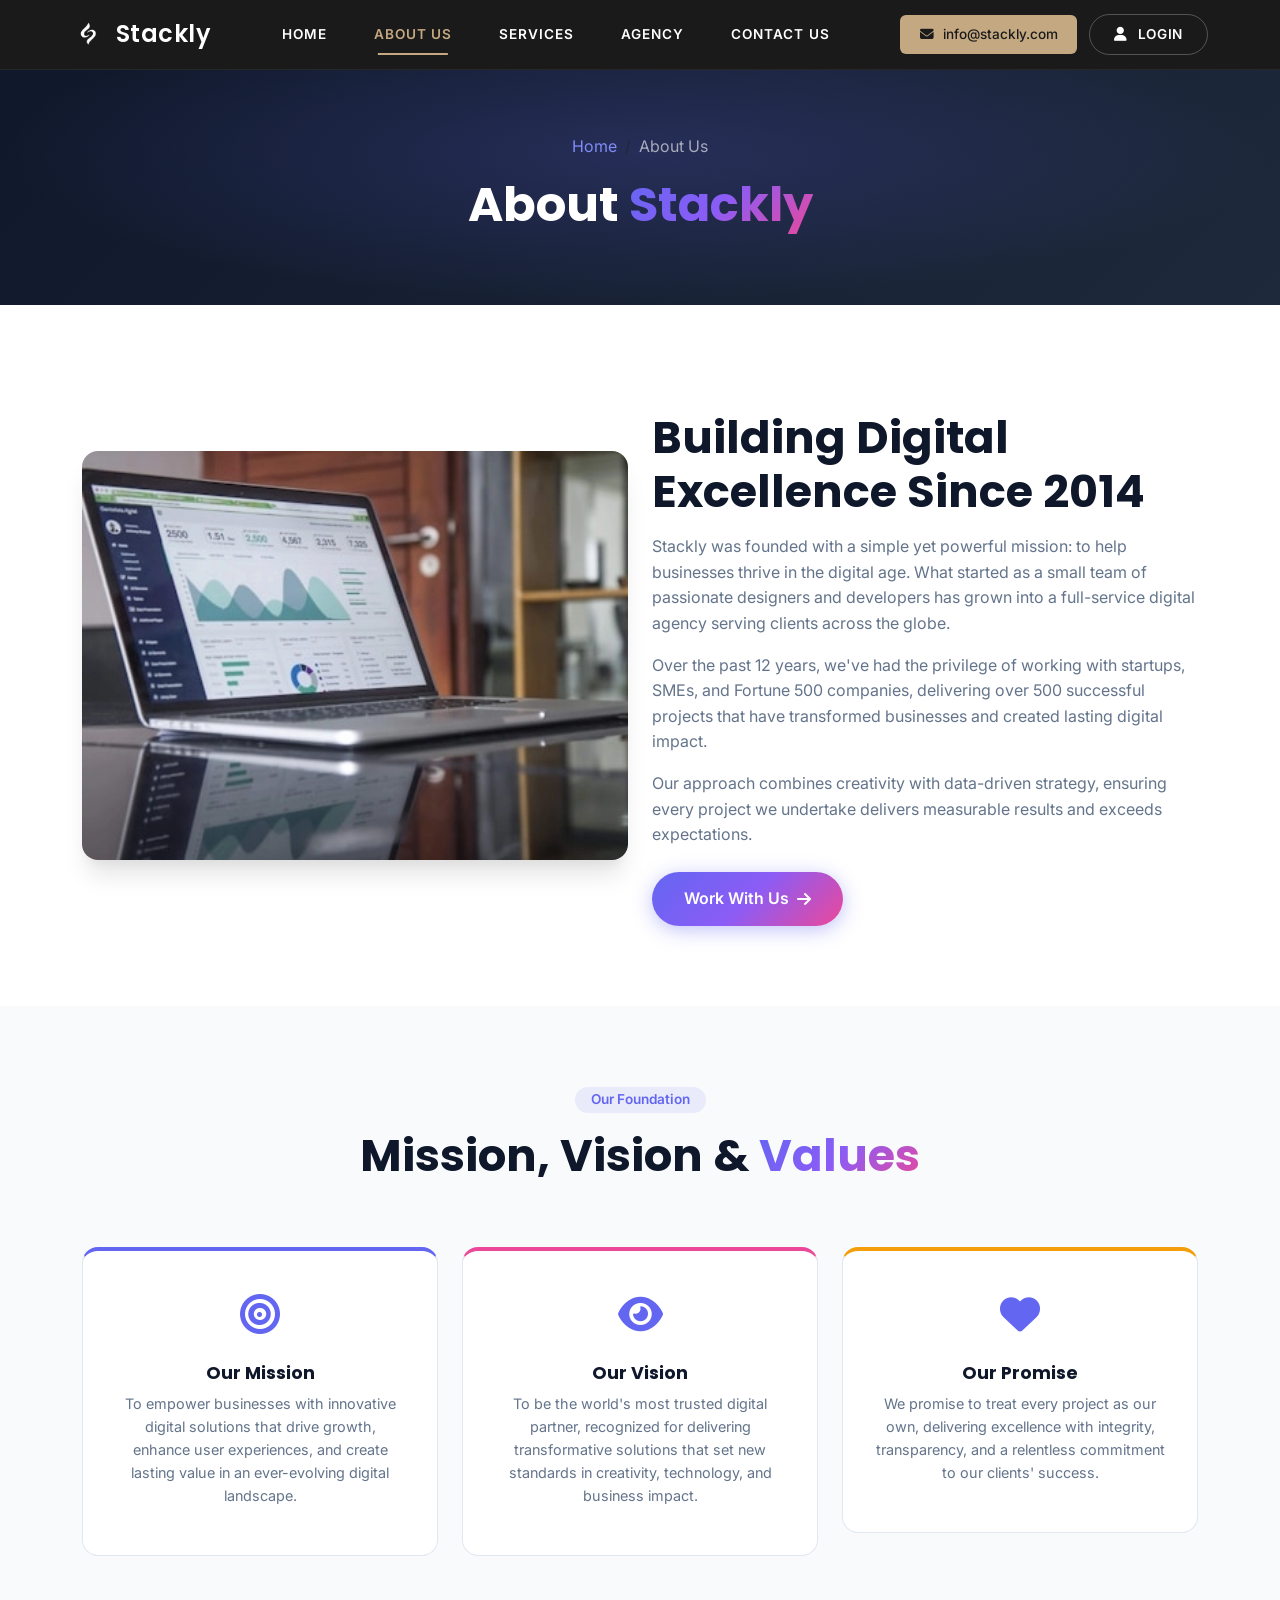
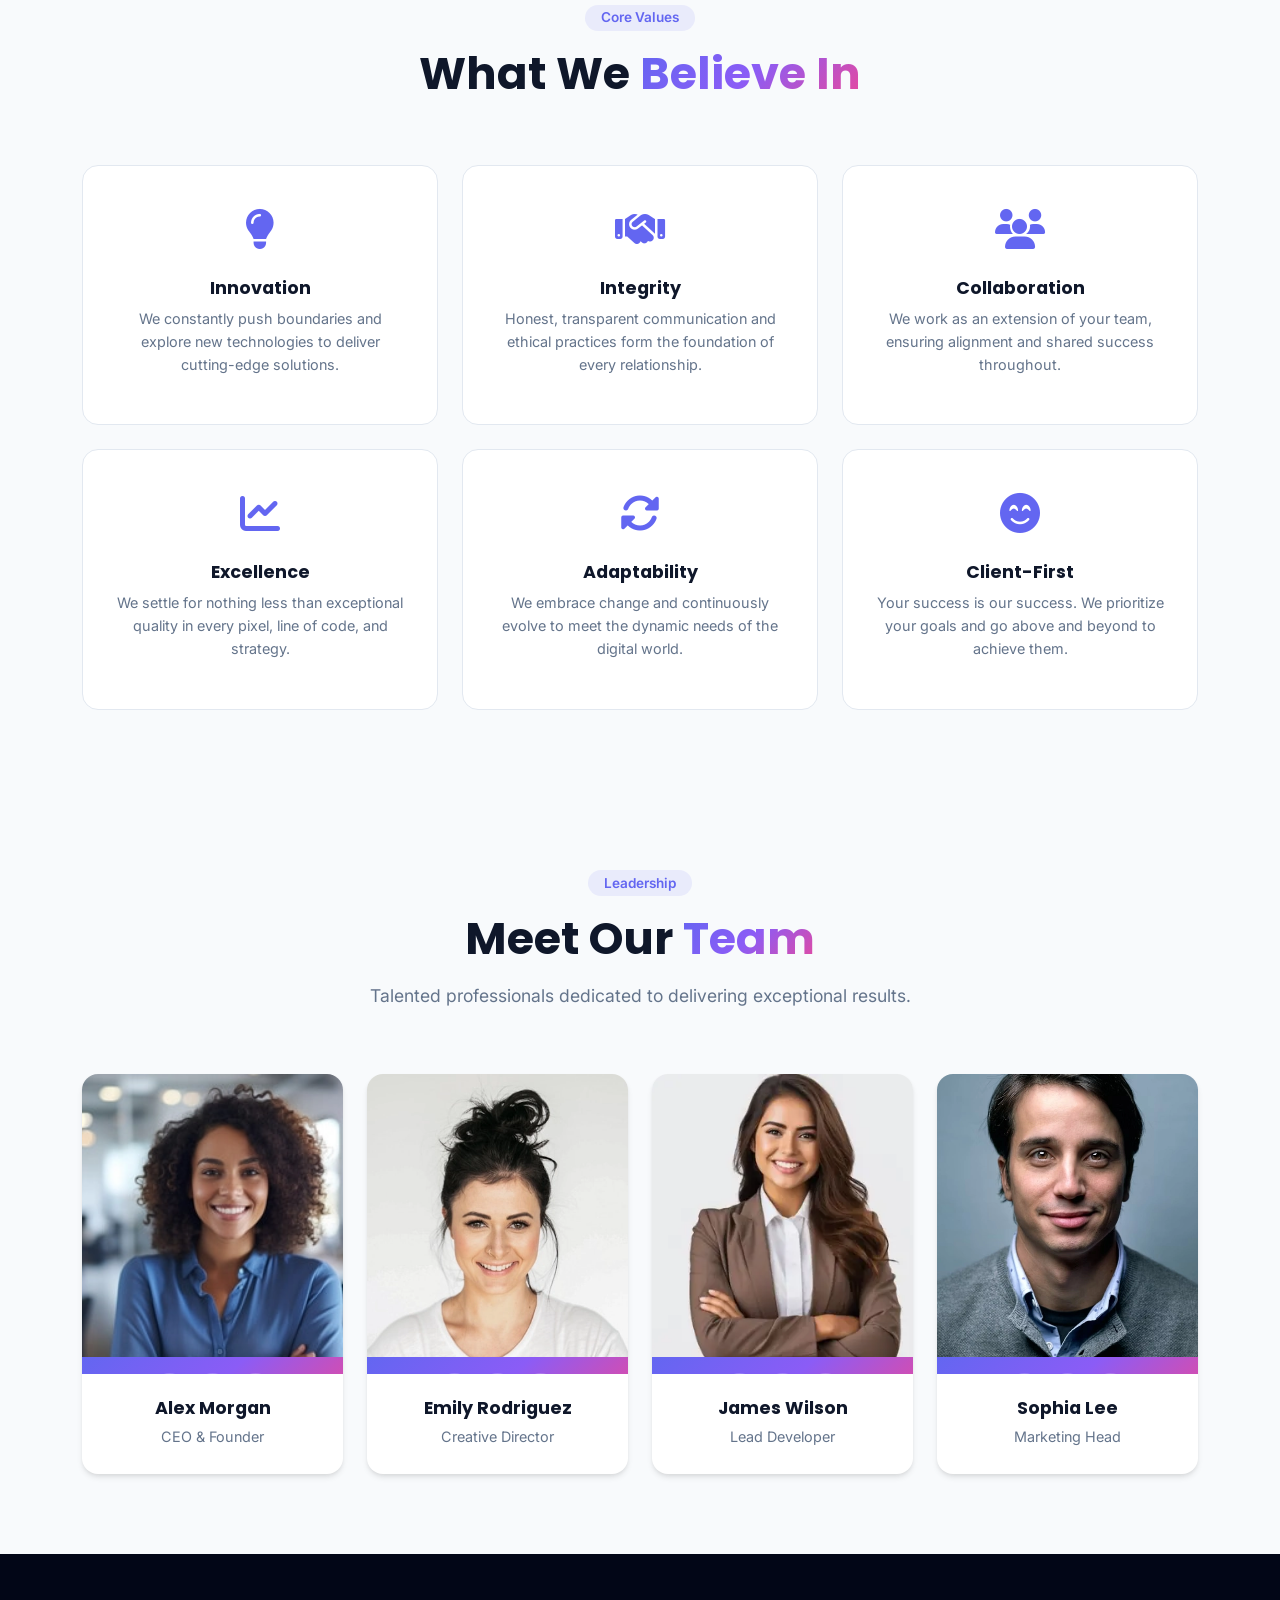
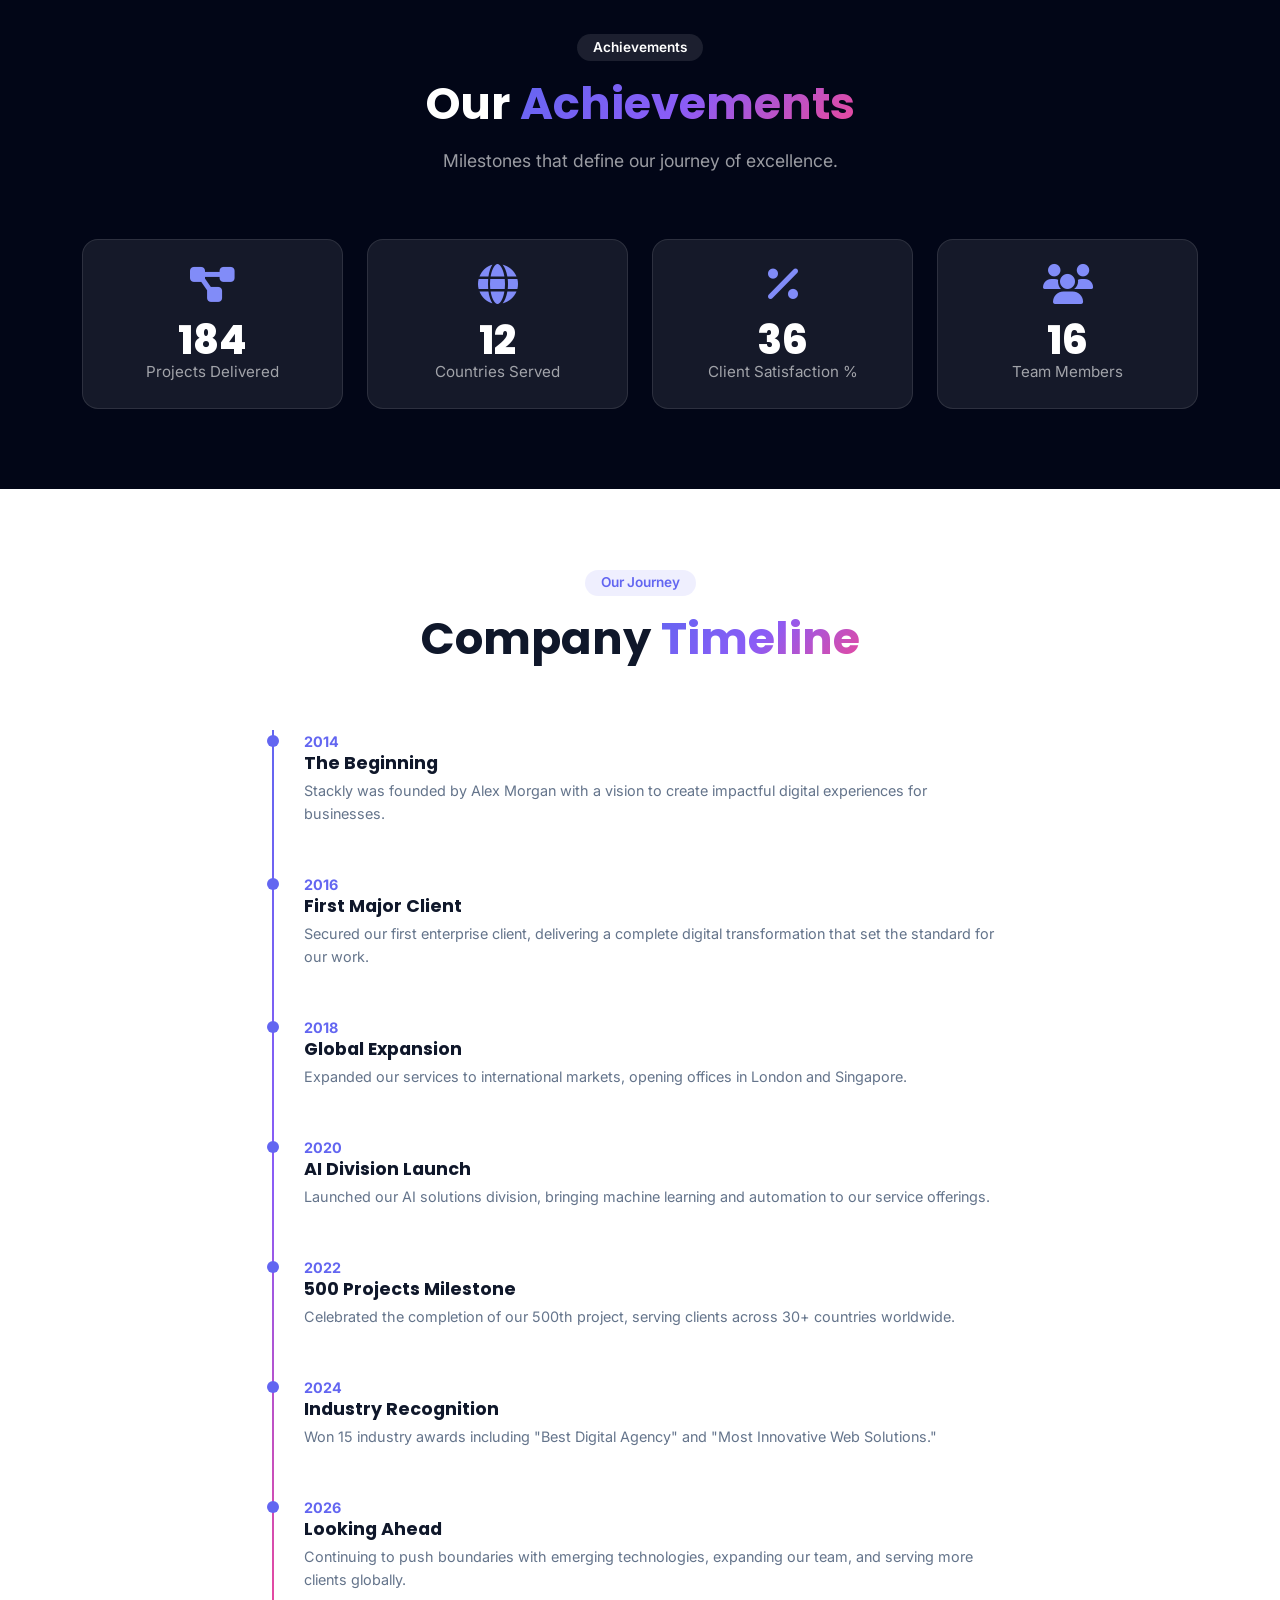
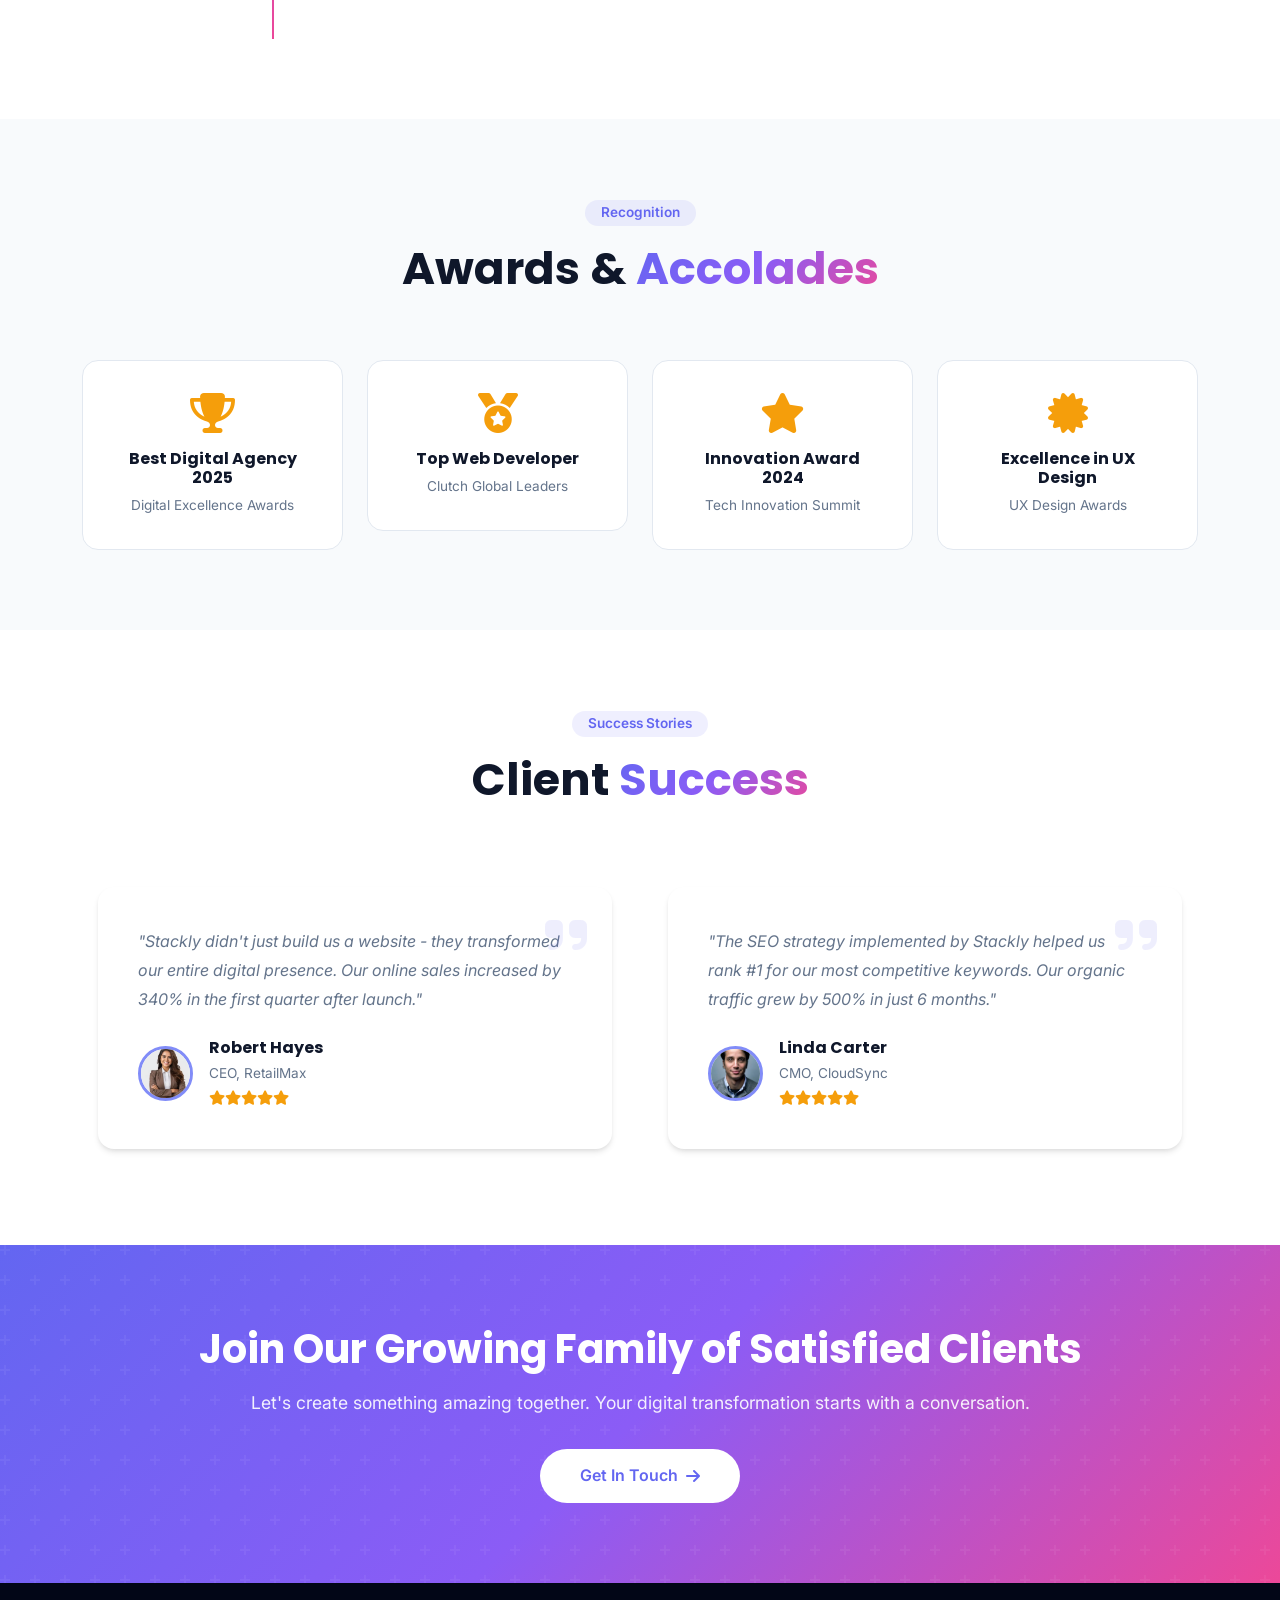
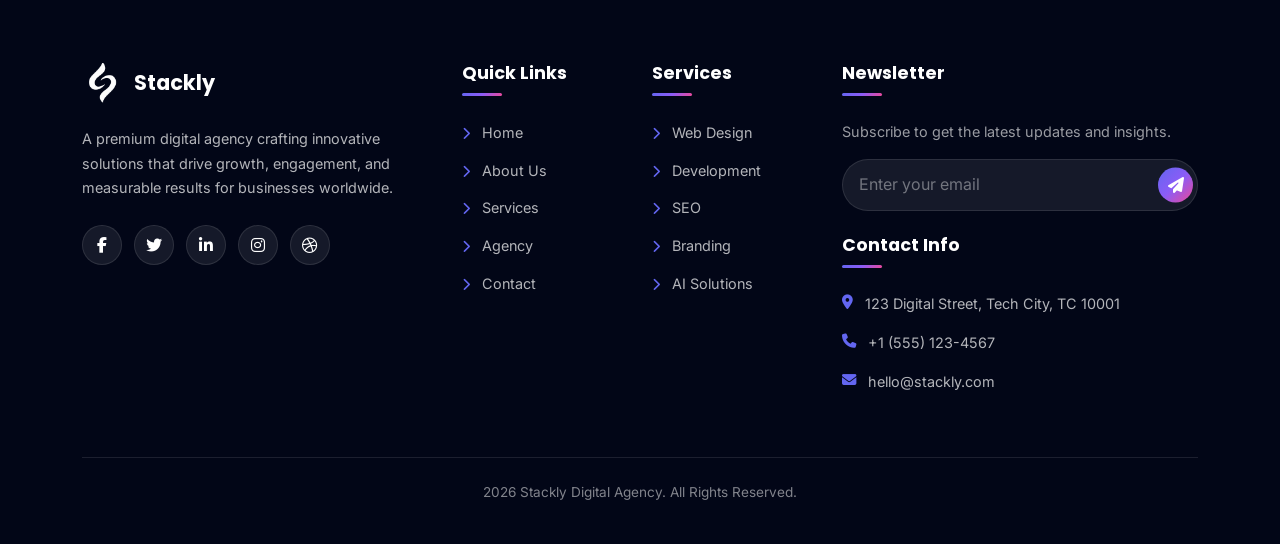
==== about.html @ 4800e4b5 "Add files via upload" ====
<!DOCTYPE html>
<html lang="en">
<head>
  <meta charset="UTF-8">
  <meta name="viewport" content="width=device-width, initial-scale=1.0">
  <title>About Us - Stackly Digital Agency</title>
  <meta name="description" content="Learn about Stackly Digital Agency - our story, mission, vision, values, and the team behind our success.">
  <link rel="preconnect" href="https://fonts.googleapis.com">
  <link rel="preconnect" href="https://fonts.gstatic.com" crossorigin>
  <link href="https://fonts.googleapis.com/css2?family=Inter:wght@300;400;500;600;700&family=Poppins:wght@400;500;600;700;800;900&display=swap" rel="stylesheet">
  <link href="https://cdn.jsdelivr.net/npm/bootstrap@5.3.2/dist/css/bootstrap.min.css" rel="stylesheet">
  <link rel="stylesheet" href="https://cdnjs.cloudflare.com/ajax/libs/font-awesome/6.5.1/css/all.min.css">
  <link rel="stylesheet" href="style.css">
  <link rel="stylesheet" href="responsive.css">
  <link rel="stylesheet" href="header.css">
<!-- <base target="_blank"> -->
</head>
<body>

  <!-- Preloader -->
  <div class="preloader">
    <div class="preloader-spinner"></div>
    <div class="preloader-text">STACKLY</div>
  </div>

  <!-- Scroll Progress Bar -->
  <div class="scroll-progress" style="position:fixed;top:0;left:0;height:3px;background:var(--gradient-1);z-index:1001;width:0%;transition:width 0.1s;"></div>

  <!-- Navigation -->
  <header class="site-header" id="siteHeader">
  <div class="header-container">
    <!-- Logo -->
    <a href="index.html" class="header-logo">
      <img src="logoo.webp" alt="Stackly Logo">
      <span class="header-logo-text">Stackly</span>
    </a>

    <!-- Desktop Navigation -->
     <nav class="desktop-nav-wrapper">
      <ul class="header-nav">
        <li class="header-nav-item"><a href="index.html" class="header-nav-link">Home</a></li>
        <li class="header-nav-item"><a href="about.html" class="header-nav-link">About Us</a></li>
        <li class="header-nav-item"><a href="service.html" class="header-nav-link">Services</a></li>
        <!-- <li class="header-nav-item"><a href="blog.html" class="header-nav-link">Blog</a></li> -->
                <li class="header-nav-item"><a href="agency.html" class="header-nav-link">Agency</a></li>

        <li class="header-nav-item"><a href="contact.html" class="header-nav-link">Contact Us</a></li>
      </ul>
    </nav>

    <!-- Right Side: Email + Login -->
    <div class="header-right">
      <a href="404.html" class="header-email">
        <i class="fas fa-envelope"></i>
        <span>info@stackly.com</span>
      </a>
      <a href="login.html" class="header-login">
        <i class="fas fa-user"></i>
        <span>Login</span>
      </a>
    </div>

    <!-- Hamburger Button -->
    <button class="hamburger-btn" id="hamburgerBtn" aria-label="Open Menu" aria-expanded="false">
      <span></span>
      <span></span>
      <span></span>
    </button>
  </div>
</header>

<!-- Mobile Overlay -->
<div class="mobile-overlay" id="mobileOverlay"></div>

<!-- Mobile Navigation Panel -->
<aside class="mobile-nav" id="mobileNav" aria-hidden="true">
  <div class="mobile-nav-header">
    <a href="index.html" class="mobile-nav-logo">
      <img src="logoo.webp" alt="Stackly Logo">
      <span>Stackly</span>
    </a>
    <button class="mobile-nav-close" id="mobileNavClose" aria-label="Close Menu">
      <i class="fas fa-times"></i>
    </button>
  </div>
   <ul class="mobile-nav-list">
    <li class="mobile-nav-item"><a href="index.html" class="mobile-nav-link">Home</a></li>
    <li class="mobile-nav-item"><a href="about.html" class="mobile-nav-link">About Us</a></li>
    <li class="mobile-nav-item"><a href="service.html" class="mobile-nav-link">Services</a></li>
    <li class="mobile-nav-item"><a href="agency.html" class="mobile-nav-link">Agency</a></li>
    <li class="mobile-nav-item"><a href="contact.html" class="mobile-nav-link">Contact Us</a></li>
  </ul>
  <div class="mobile-nav-actions">
    <a href="404.html" class="mobile-nav-email">
      <i class="fas fa-envelope"></i>
      <span>info@stackly.com</span>
    </a>
    <a href="login.html" class="mobile-nav-login">
      <i class="fas fa-user"></i>
      <span>Login</span>
    </a>
  </div>
</aside>

  <!-- Page Header -->
  <section class="page-header">
    <div class="container">
      <nav aria-label="breadcrumb">
        <ol class="breadcrumb">
          <li class="breadcrumb-item"><a href="index.html">Home</a></li>
          <li class="breadcrumb-item active" aria-current="page">About Us</li>
        </ol>
      </nav>
      <h1>About <span class="text-gradient">Stackly</span></h1>
    </div>
  </section>

  <!-- Company Story Section -->
  <section class="about-story section-padding">
    <div class="container">
      <div class="row align-items-center">
        <div class="col-lg-6 reveal-left">
          <div class="story-img">
            <img src="2img.webp" alt="Our Team Working">
          </div>
        </div>
        <div class="col-lg-6 reveal-right">
          <span class="badge">Our Story</span>
          <h2 class="section-title" style="text-align:left;">Building Digital Excellence Since 2014</h2>
          <p style="color:var(--gray);margin-bottom:1rem;">Stackly was founded with a simple yet powerful mission: to help businesses thrive in the digital age. What started as a small team of passionate designers and developers has grown into a full-service digital agency serving clients across the globe.</p>
          <p style="color:var(--gray);margin-bottom:1rem;">Over the past 12 years, we've had the privilege of working with startups, SMEs, and Fortune 500 companies, delivering over 500 successful projects that have transformed businesses and created lasting digital impact.</p>
          <p style="color:var(--gray);margin-bottom:1.5rem;">Our approach combines creativity with data-driven strategy, ensuring every project we undertake delivers measurable results and exceeds expectations.</p>
          <a href="404.html" class="btn-primary-glow ripple">Work With Us <i class="fas fa-arrow-right"></i></a>
        </div>
      </div>
    </div>
  </section>

  <!-- Mission, Vision, Values -->
  <section class="section-padding" style="background:var(--light);">
    <div class="container">
      <div class="section-header reveal">
        <span class="badge">Our Foundation</span>
        <h2 class="section-title">Mission, Vision & <span class="text-gradient">Values</span></h2>
      </div>
      <div class="row g-4 mb-5">
        <div class="col-md-4 reveal">
          <div class="values-card" style="border-top:4px solid var(--primary);">
            <div class="value-icon"><i class="fas fa-bullseye"></i></div>
            <h4>Our Mission</h4>
            <p>To empower businesses with innovative digital solutions that drive growth, enhance user experiences, and create lasting value in an ever-evolving digital landscape.</p>
          </div>
        </div>
        <div class="col-md-4 reveal">
          <div class="values-card" style="border-top:4px solid var(--accent);">
            <div class="value-icon"><i class="fas fa-eye"></i></div>
            <h4>Our Vision</h4>
            <p>To be the world's most trusted digital partner, recognized for delivering transformative solutions that set new standards in creativity, technology, and business impact.</p>
          </div>
        </div>
        <div class="col-md-4 reveal">
          <div class="values-card" style="border-top:4px solid var(--secondary);">
            <div class="value-icon"><i class="fas fa-heart"></i></div>
            <h4>Our Promise</h4>
            <p>We promise to treat every project as our own, delivering excellence with integrity, transparency, and a relentless commitment to our clients' success.</p>
          </div>
        </div>
      </div>
      <div class="section-header reveal">
        <span class="badge">Core Values</span>
        <h2 class="section-title">What We <span class="text-gradient">Believe In</span></h2>
      </div>
      <div class="row g-4 stagger-container">
        <div class="col-md-6 col-lg-4 stagger-item">
          <div class="values-card">
            <div class="value-icon"><i class="fas fa-lightbulb"></i></div>
            <h4>Innovation</h4>
            <p>We constantly push boundaries and explore new technologies to deliver cutting-edge solutions.</p>
          </div>
        </div>
        <div class="col-md-6 col-lg-4 stagger-item">
          <div class="values-card">
            <div class="value-icon"><i class="fas fa-handshake"></i></div>
            <h4>Integrity</h4>
            <p>Honest, transparent communication and ethical practices form the foundation of every relationship.</p>
          </div>
        </div>
        <div class="col-md-6 col-lg-4 stagger-item">
          <div class="values-card">
            <div class="value-icon"><i class="fas fa-users"></i></div>
            <h4>Collaboration</h4>
            <p>We work as an extension of your team, ensuring alignment and shared success throughout.</p>
          </div>
        </div>
        <div class="col-md-6 col-lg-4 stagger-item">
          <div class="values-card">
            <div class="value-icon"><i class="fas fa-chart-line"></i></div>
            <h4>Excellence</h4>
            <p>We settle for nothing less than exceptional quality in every pixel, line of code, and strategy.</p>
          </div>
        </div>
        <div class="col-md-6 col-lg-4 stagger-item">
          <div class="values-card">
            <div class="value-icon"><i class="fas fa-sync-alt"></i></div>
            <h4>Adaptability</h4>
            <p>We embrace change and continuously evolve to meet the dynamic needs of the digital world.</p>
          </div>
        </div>
        <div class="col-md-6 col-lg-4 stagger-item">
          <div class="values-card">
            <div class="value-icon"><i class="fas fa-smile-beam"></i></div>
            <h4>Client-First</h4>
            <p>Your success is our success. We prioritize your goals and go above and beyond to achieve them.</p>
          </div>
        </div>
      </div>
    </div>
  </section>

  <!-- Team Section -->
  <section class="team-section section-padding" id="team">
    <div class="container">
      <div class="section-header reveal">
        <span class="badge">Leadership</span>
        <h2 class="section-title">Meet Our <span class="text-gradient">Team</span></h2>
        <p class="section-subtitle">Talented professionals dedicated to delivering exceptional results.</p>
      </div>
      <div class="row g-4 stagger-container">
        <div class="col-md-6 col-lg-3 stagger-item">
          <div class="team-card">
            <div class="team-img">
              <img src="14.webp" alt="Alex Morgan">
              <div class="team-social">
                <a href="404.html"><i class="fab fa-linkedin-in"></i></a>
                <a href="404.html"><i class="fab fa-twitter"></i></a>
                <a href="404.html"><i class="fab fa-dribbble"></i></a>
              </div>
            </div>
            <div class="team-info">
              <h5>Alex Morgan</h5>
              <span>CEO & Founder</span>
            </div>
          </div>
        </div>
        <div class="col-md-6 col-lg-3 stagger-item">
          <div class="team-card">
            <div class="team-img">
              <img src="14img.webp" alt="Emily Rodriguez">
              <div class="team-social">
                <a href="404.html"><i class="fab fa-linkedin-in"></i></a>
                <a href="404.html"><i class="fab fa-twitter"></i></a>
                <a href="404.html"><i class="fab fa-dribbble"></i></a>
              </div>
            </div>
            <div class="team-info">
              <h5>Emily Rodriguez</h5>
              <span>Creative Director</span>
            </div>
          </div>
        </div>
        <div class="col-md-6 col-lg-3 stagger-item">
          <div class="team-card">
            <div class="team-img">
              <img src="asha.webp" alt="James Wilson">
              <div class="team-social">
                <a href="404.html"><i class="fab fa-linkedin-in"></i></a>
                <a href="404.html"><i class="fab fa-twitter"></i></a>
                <a href="404.html"><i class="fab fa-github"></i></a>
              </div>
            </div>
            <div class="team-info">
              <h5>James Wilson</h5>
              <span>Lead Developer</span>
            </div>
          </div>
        </div>
        <div class="col-md-6 col-lg-3 stagger-item">
          <div class="team-card">
            <div class="team-img">
              <img src="hum2.webp" alt="Sophia Lee">
              <div class="team-social">
                <a href="404.html"><i class="fab fa-linkedin-in"></i></a>
                <a href="404.html"><i class="fab fa-twitter"></i></a>
                <a href="404.html"><i class="fab fa-instagram"></i></a>
              </div>
            </div>
            <div class="team-info">
              <h5>Sophia Lee</h5>
              <span>Marketing Head</span>
            </div>
          </div>
        </div>
        <!-- <div class="col-md-6 col-lg-3 stagger-item">
          <div class="team-card">
            <div class="team-img">
              <img src="18.webp" alt="Marcus Johnson">
              <div class="team-social">
                <a href="404.html"><i class="fab fa-linkedin-in"></i></a>
                <a href="404.html"><i class="fab fa-twitter"></i></a>
                <a href="404.html"><i class="fab fa-github"></i></a>
              </div>
            </div>
            <div class="team-info">
              <h5>Marcus Johnson</h5>
              <span>Backend Architect</span>
            </div>
          </div>
        </div>
        <div class="col-md-6 col-lg-3 stagger-item">
          <div class="team-card">
            <div class="team-img">
              <img src="https://images.unsplash.com/photo-1438761681033-6461ffad8d80?w=300&h=400&fit=crop" alt="Olivia Chen">
              <div class="team-social">
                <a href="404.html"><i class="fab fa-linkedin-in"></i></a>
                <a href="404.html"><i class="fab fa-twitter"></i></a>
                <a href="404.html"><i class="fab fa-dribbble"></i></a>
              </div>
            </div>
            <div class="team-info">
              <h5>Olivia Chen</h5>
              <span>UX Researcher</span>
            </div>
          </div>
        </div>
        <div class="col-md-6 col-lg-3 stagger-item">
          <div class="team-card">
            <div class="team-img">
              <img src="https://images.unsplash.com/photo-1506794778202-cad84cf45f1d?w=300&h=400&fit=crop" alt="Daniel Kim">
              <div class="team-social">
                <a href="404.html"><i class="fab fa-linkedin-in"></i></a>
                <a href="404.html"><i class="fab fa-twitter"></i></a>
                <a href="404.html"><i class="fab fa-youtube"></i></a>
              </div>
            </div>
            <div class="team-info">
              <h5>Daniel Kim</h5>
              <span>SEO Specialist</span>
            </div>
          </div>
        </div>
        <div class="col-md-6 col-lg-3 stagger-item">
          <div class="team-card">
            <div class="team-img">
              <img src="https://images.unsplash.com/photo-1534528741775-53994a69daeb?w=300&h=400&fit=crop" alt="Ava Martinez">
              <div class="team-social">
                <a href="404.html"><i class="fab fa-linkedin-in"></i></a>
                <a href="404.html"><i class="fab fa-twitter"></i></a>
                <a href="404.html"><i class="fab fa-instagram"></i></a>
              </div>
            </div>
            <div class="team-info">
              <h5>Ava Martinez</h5>
              <span>Content Strategist</span>
            </div>
          </div>
        </div>
      </div> -->
    </div>
  </section>

  <!-- Achievements Section -->
  <section class="section-padding" style="background:var(--darker);color:white;">
    <div class="container">
      <div class="section-header reveal">
        <span class="badge" style="background:rgba(255,255,255,0.1);color:white;">Achievements</span>
        <h2 class="section-title">Our <span class="text-gradient">Achievements</span></h2>
        <p class="section-subtitle" style="color:rgba(255,255,255,0.6);">Milestones that define our journey of excellence.</p>
      </div>
      <div class="row g-4 stagger-container">
        <div class="col-md-6 col-lg-3 stagger-item">
          <div class="text-center p-4" style="background:var(--glass);border:1px solid var(--glass-border);border-radius:var(--radius);">
            <i class="fas fa-project-diagram" style="font-size:2.5rem;color:var(--primary-light);margin-bottom:1rem;"></i>
            <div class="stat-number counter" data-target="500" style="font-size:2.5rem;">0</div>
            <div style="color:rgba(255,255,255,0.6);font-size:0.95rem;">Projects Delivered</div>
          </div>
        </div>
        <div class="col-md-6 col-lg-3 stagger-item">
          <div class="text-center p-4" style="background:var(--glass);border:1px solid var(--glass-border);border-radius:var(--radius);">
            <i class="fas fa-globe" style="font-size:2.5rem;color:var(--primary-light);margin-bottom:1rem;"></i>
            <div class="stat-number counter" data-target="35" style="font-size:2.5rem;">0</div>
            <div style="color:rgba(255,255,255,0.6);font-size:0.95rem;">Countries Served</div>
          </div>
        </div>
        <div class="col-md-6 col-lg-3 stagger-item">
          <div class="text-center p-4" style="background:var(--glass);border:1px solid var(--glass-border);border-radius:var(--radius);">
            <i class="fas fa-percentage" style="font-size:2.5rem;color:var(--primary-light);margin-bottom:1rem;"></i>
            <div class="stat-number counter" data-target="98" style="font-size:2.5rem;">0</div>
            <div style="color:rgba(255,255,255,0.6);font-size:0.95rem;">Client Satisfaction %</div>
          </div>
        </div>
        <div class="col-md-6 col-lg-3 stagger-item">
          <div class="text-center p-4" style="background:var(--glass);border:1px solid var(--glass-border);border-radius:var(--radius);">
            <i class="fas fa-users" style="font-size:2.5rem;color:var(--primary-light);margin-bottom:1rem;"></i>
            <div class="stat-number counter" data-target="45" style="font-size:2.5rem;">0</div>
            <div style="color:rgba(255,255,255,0.6);font-size:0.95rem;">Team Members</div>
          </div>
        </div>
      </div>
    </div>
  </section>

  <!-- Company Timeline -->
  <section class="section-padding" style="background:white;">
    <div class="container">
      <div class="section-header reveal">
        <span class="badge">Our Journey</span>
        <h2 class="section-title">Company <span class="text-gradient">Timeline</span></h2>
      </div>
      <div class="row justify-content-center">
        <div class="col-lg-8">
          <div class="timeline-about">
            <div class="timeline-about-item reveal">
              <div class="year">2014</div>
              <h5>The Beginning</h5>
              <p>Stackly was founded by Alex Morgan with a vision to create impactful digital experiences for businesses.</p>
            </div>
            <div class="timeline-about-item reveal">
              <div class="year">2016</div>
              <h5>First Major Client</h5>
              <p>Secured our first enterprise client, delivering a complete digital transformation that set the standard for our work.</p>
            </div>
            <div class="timeline-about-item reveal">
              <div class="year">2018</div>
              <h5>Global Expansion</h5>
              <p>Expanded our services to international markets, opening offices in London and Singapore.</p>
            </div>
            <div class="timeline-about-item reveal">
              <div class="year">2020</div>
              <h5>AI Division Launch</h5>
              <p>Launched our AI solutions division, bringing machine learning and automation to our service offerings.</p>
            </div>
            <div class="timeline-about-item reveal">
              <div class="year">2022</div>
              <h5>500 Projects Milestone</h5>
              <p>Celebrated the completion of our 500th project, serving clients across 30+ countries worldwide.</p>
            </div>
            <div class="timeline-about-item reveal">
              <div class="year">2024</div>
              <h5>Industry Recognition</h5>
              <p>Won 15 industry awards including "Best Digital Agency" and "Most Innovative Web Solutions."</p>
            </div>
            <div class="timeline-about-item reveal">
              <div class="year">2026</div>
              <h5>Looking Ahead</h5>
              <p>Continuing to push boundaries with emerging technologies, expanding our team, and serving more clients globally.</p>
            </div>
          </div>
        </div>
      </div>
    </div>
  </section>

  <!-- Awards Section -->
  <section class="section-padding" style="background:var(--light);">
    <div class="container">
      <div class="section-header reveal">
        <span class="badge">Recognition</span>
        <h2 class="section-title">Awards & <span class="text-gradient">Accolades</span></h2>
      </div>
      <div class="row g-4 stagger-container">
        <div class="col-md-6 col-lg-3 stagger-item">
          <div class="award-card">
            <i class="fas fa-trophy"></i>
            <h5>Best Digital Agency 2025</h5>
            <span>Digital Excellence Awards</span>
          </div>
        </div>
        <div class="col-md-6 col-lg-3 stagger-item">
          <div class="award-card">
            <i class="fas fa-medal"></i>
            <h5>Top Web Developer</h5>
            <span>Clutch Global Leaders</span>
          </div>
        </div>
        <div class="col-md-6 col-lg-3 stagger-item">
          <div class="award-card">
            <i class="fas fa-star"></i>
            <h5>Innovation Award 2024</h5>
            <span>Tech Innovation Summit</span>
          </div>
        </div>
        <div class="col-md-6 col-lg-3 stagger-item">
          <div class="award-card">
            <i class="fas fa-certificate"></i>
            <h5>Excellence in UX Design</h5>
            <span>UX Design Awards</span>
          </div>
        </div>
      </div>
    </div>
  </section>

  <!-- Client Success Section -->
  <section class="section-padding" style="background:white;">
    <div class="container">
      <div class="section-header reveal">
        <span class="badge">Success Stories</span>
        <h2 class="section-title">Client <span class="text-gradient">Success</span></h2>
      </div>
      <div class="row g-4 stagger-container">
        <div class="col-md-6 stagger-item">
          <div class="testimonial-card">
            <i class="fas fa-quote-right quote-icon"></i>
            <p>"Stackly didn't just build us a website - they transformed our entire digital presence. Our online sales increased by 340% in the first quarter after launch."</p>
            <div class="testimonial-author">
              <img src="asha.webp" alt="Client">
              <div>
                <h5>Robert Hayes</h5>
                <span>CEO, RetailMax</span>
                <div class="rating"><i class="fas fa-star"></i><i class="fas fa-star"></i><i class="fas fa-star"></i><i class="fas fa-star"></i><i class="fas fa-star"></i></div>
              </div>
            </div>
          </div>
        </div>
        <div class="col-md-6 stagger-item">
          <div class="testimonial-card">
            <i class="fas fa-quote-right quote-icon"></i>
            <p>"The SEO strategy implemented by Stackly helped us rank #1 for our most competitive keywords. Our organic traffic grew by 500% in just 6 months."</p>
            <div class="testimonial-author">
              <img src="hum2.webp" alt="Client">
              <div>
                <h5>Linda Carter</h5>
                <span>CMO, CloudSync</span>
                <div class="rating"><i class="fas fa-star"></i><i class="fas fa-star"></i><i class="fas fa-star"></i><i class="fas fa-star"></i><i class="fas fa-star"></i></div>
              </div>
            </div>
          </div>
        </div>
      </div>
    </div>
  </section>

  <!-- CTA Banner -->
  <section class="cta-banner">
    <div class="container">
      <div class="cta-content reveal">
        <h2>Join Our Growing Family of Satisfied Clients</h2>
        <p>Let's create something amazing together. Your digital transformation starts with a conversation.</p>
        <a href="contact.html" class="btn-cta-white ripple">
          <span>Get In Touch</span>
          <i class="fas fa-arrow-right"></i>
        </a>
      </div>
    </div>
  </section>

  <!-- Footer -->
  <footer class="footer">
    <div class="container">
      <div class="row">
        <div class="col-lg-4 col-md-6 mb-4 mb-lg-0">
          <a href="index.html" class="footer-brand">
            <img src="logoo.webp" alt="Stackly Logo">
            <span>Stackly</span>
          </a>
          <p class="footer-desc">A premium digital agency crafting innovative solutions that drive growth, engagement, and measurable results for businesses worldwide.</p>
          <div class="footer-social">
            <a href="404.html" aria-label="Facebook"><i class="fab fa-facebook-f"></i></a>
            <a href="404.html" aria-label="Twitter"><i class="fab fa-twitter"></i></a>
            <a href="404.html" aria-label="LinkedIn"><i class="fab fa-linkedin-in"></i></a>
            <a href="404.html" aria-label="Instagram"><i class="fab fa-instagram"></i></a>
            <a href="404.html" aria-label="Dribbble"><i class="fab fa-dribbble"></i></a>
          </div>
        </div>
        <div class="col-lg-2 col-md-6 mb-4 mb-lg-0">
          <h5>Quick Links</h5>
          <ul class="footer-links">
            <li><a href="index.html"><i class="fas fa-chevron-right"></i> Home</a></li>
            <li><a href="about.html"><i class="fas fa-chevron-right"></i> About Us</a></li>
            <li><a href="service.html"><i class="fas fa-chevron-right"></i> Services</a></li>
            <li><a href="agency.html"><i class="fas fa-chevron-right"></i> Agency</a></li>
            <li><a href="contact.html"><i class="fas fa-chevron-right"></i> Contact</a></li>
          </ul>
        </div>
        <div class="col-lg-2 col-md-6 mb-4 mb-lg-0">
          <h5>Services</h5>
          <ul class="footer-links">
            <li><a href="services.html"><i class="fas fa-chevron-right"></i> Web Design</a></li>
            <li><a href="services.html"><i class="fas fa-chevron-right"></i> Development</a></li>
            <li><a href="services.html"><i class="fas fa-chevron-right"></i> SEO</a></li>
            <li><a href="services.html"><i class="fas fa-chevron-right"></i> Branding</a></li>
            <li><a href="services.html"><i class="fas fa-chevron-right"></i> AI Solutions</a></li>
          </ul>
        </div>
        <div class="col-lg-4 col-md-6">
          <h5>Newsletter</h5>
          <p style="font-size:0.9rem;color:rgba(255,255,255,0.6);margin-bottom:1rem;">Subscribe to get the latest updates and insights.</p>
          <form class="newsletter-form" action="404.html" method="get">
            <input type="email" placeholder="Enter your email" required>
            <button type="submit" aria-label="Subscribe"><i class="fas fa-paper-plane"></i></button>
          </form>
          <h5 style="margin-top:1.5rem;">Contact Info</h5>
          <ul class="footer-links footer-contact">
            <li><i class="fas fa-map-marker-alt"></i> 123 Digital Street, Tech City, TC 10001</li>
            <li><i class="fas fa-phone"></i> +1 (555) 123-4567</li>
            <li><i class="fas fa-envelope"></i> hello@stackly.com</li>
          </ul>
        </div>
      </div>
      <div class="footer-bottom">
        <p> 2026 Stackly Digital Agency. All Rights Reserved.</p>
      </div>
    </div>
  </footer>

  <button class="back-to-top" aria-label="Back to Top"><i class="fas fa-arrow-up"></i></button>

  <script src="https://cdn.jsdelivr.net/npm/bootstrap@5.3.2/dist/js/bootstrap.bundle.min.js"></script>
  <script src="script.js"></script>
</body>
</html>
---- style.css ----
/* ============================================
   DIGITAL AGENCY - PREMIUM STYLES
   ============================================ */

/* CSS Variables & Theme */
:root {
  --primary: #6366f1;
  --primary-dark: #4f46e5;
  --primary-light: #818cf8;
  --secondary: #f59e0b;
  --accent: #ec4899;
  --dark: #0f172a;
  --darker: #020617;
  --light: #f8fafc;
  --gray: #64748b;
  --gray-light: #e2e8f0;
  --glass: rgba(255, 255, 255, 0.08);
  --glass-border: rgba(255, 255, 255, 0.1);
  --gradient-1: linear-gradient(135deg, #6366f1 0%, #8b5cf6 50%, #ec4899 100%);
  --gradient-2: linear-gradient(135deg, #0f172a 0%, #1e293b 100%);
  --gradient-3: linear-gradient(135deg, #f59e0b 0%, #ec4899 100%);
  --shadow-sm: 0 1px 2px rgba(0,0,0,0.05);
  --shadow: 0 4px 6px -1px rgba(0,0,0,0.1), 0 2px 4px -1px rgba(0,0,0,0.06);
  --shadow-lg: 0 20px 25px -5px rgba(0,0,0,0.1), 0 10px 10px -5px rgba(0,0,0,0.04);
  --shadow-glow: 0 0 40px rgba(99, 102, 241, 0.3);
  --transition: all 0.3s cubic-bezier(0.4, 0, 0.2, 1);
  --radius: 16px;
  --radius-sm: 8px;
  --font-heading: 'Poppins', sans-serif;
  --font-body: 'Inter', sans-serif;
}

/* Reset & Base */
*, *::before, *::after { margin: 0; padding: 0; box-sizing: border-box; }
html { scroll-behavior: smooth; font-size: 16px; }
body {
  font-family: var(--font-body);
  color: var(--dark);
  background: var(--light);
  line-height: 1.6;
  overflow-x: hidden;
}

/* Typography */
h1, h2, h3, h4, h5, h6 { font-family: var(--font-heading); font-weight: 700; line-height: 1.2; }
.text-gradient { background: var(--gradient-1); -webkit-background-clip: text; -webkit-text-fill-color: transparent; background-clip: text; }
.section-title { font-size: 2.5rem; margin-bottom: 1rem; position: relative; }
.section-subtitle { color: var(--gray); font-size: 1.1rem; max-width: 600px; margin: 0 auto 3rem; }

/* ============================================
   PRELOADER
   ============================================ */
.preloader {
  position: fixed; inset: 0; z-index: 99999;
  background: var(--darker);
  display: flex; align-items: center; justify-content: center;
  transition: opacity 0.5s ease, visibility 0.5s ease;
}
.preloader.hidden { opacity: 0; visibility: hidden; }
.preloader-spinner {
  width: 60px; height: 60px;
  border: 3px solid rgba(99, 102, 241, 0.2);
  border-top-color: var(--primary);
  border-radius: 50%;
  animation: spin 1s linear infinite;
}
.preloader-text {
  position: absolute; margin-top: 100px;
  color: var(--primary-light); font-family: var(--font-heading);
  font-size: 1.2rem; letter-spacing: 3px;
  animation: pulse 1.5s ease-in-out infinite;
}
@keyframes spin { to { transform: rotate(360deg); } }
@keyframes pulse { 0%, 100% { opacity: 1; } 50% { opacity: 0.5; } }

/* ============================================
   HERO SECTION
   ============================================ */
.hero {
  min-height: 100vh; position: relative;
  display: flex; align-items: center;
  background: var(--darker); overflow: hidden;
}
.hero-bg {
  position: absolute; inset: 0;
  background: 
    radial-gradient(ellipse at 20% 50%, rgba(99, 102, 241, 0.15) 0%, transparent 50%),
    radial-gradient(ellipse at 80% 20%, rgba(236, 72, 153, 0.1) 0%, transparent 50%),
    radial-gradient(ellipse at 50% 80%, rgba(139, 92, 246, 0.1) 0%, transparent 50%);
}
.hero-particles { position: absolute; inset: 0; overflow: hidden; }
.particle {
  position: absolute; border-radius: 50%;
  background: rgba(99, 102, 241, 0.3);
  animation: float-particle 15s infinite ease-in-out;
}
@keyframes float-particle {
  0%, 100% { transform: translateY(0) translateX(0); }
  25% { transform: translateY(-30px) translateX(20px); }
  50% { transform: translateY(20px) translateX(-20px); }
  75% { transform: translateY(-10px) translateX(30px); }
}
.hero-content { position: relative; z-index: 2; }
.hero-badge {
  display: inline-flex; align-items: center; gap: 0.5rem;
  background: var(--glass); border: 1px solid var(--glass-border);
  padding: 0.5rem 1.2rem; border-radius: 50px; color: var(--primary-light);
  font-size: 0.9rem; margin-bottom: 1.5rem; backdrop-filter: blur(10px);
}
.hero-title {
  font-size: clamp(2.5rem, 5vw, 4.5rem);
  color: white; line-height: 1.1; margin-bottom: 1.5rem;
}
.hero-title .highlight { color: var(--primary-light); }
.hero-desc {
  font-size: 1.15rem; color: rgba(255,255,255,0.7);
  max-width: 500px; margin-bottom: 2rem;
}
.hero-btns { display: flex; gap: 1rem; flex-wrap: wrap; }
.btn-primary-glow {
  background: var(--gradient-1); color: white;
  padding: 0.9rem 2rem; border-radius: 50px;
  font-weight: 600; border: none; text-decoration: none;
  display: inline-flex; align-items: center; gap: 0.5rem;
  box-shadow: 0 4px 20px rgba(99, 102, 241, 0.4);
  transition: var(--transition); position: relative; overflow: hidden;
}
.btn-primary-glow::before {
  content: ''; position: absolute; inset: 0;
  background: linear-gradient(90deg, transparent, rgba(255,255,255,0.2), transparent);
  transform: translateX(-100%); transition: 0.5s;
}
.btn-primary-glow:hover::before { transform: translateX(100%); }
.btn-primary-glow:hover { transform: translateY(-3px); box-shadow: var(--shadow-glow); }
.btn-outline-light {
  background: transparent; color: white;
  padding: 0.9rem 2rem; border-radius: 50px;
  font-weight: 600; border: 2px solid rgba(255,255,255,0.2);
  text-decoration: none; display: inline-flex; align-items: center; gap: 0.5rem;
  transition: var(--transition);
}
.btn-outline-light:hover { background: white; color: var(--dark); border-color: white; }
.hero-visual {
  position: relative; display: flex; align-items: center; justify-content: center;
}
.hero-visual .main-img {
  width: 100%; max-width: 550px; border-radius: var(--radius);
  box-shadow: 0 30px 60px rgba(0,0,0,0.4);
  animation: float-hero 6s ease-in-out infinite;
}
@keyframes float-hero {
  0%, 100% { transform: translateY(0); }
  50% { transform: translateY(-20px); }
}
.hero-float-card {
  position: absolute; background: var(--glass);
  backdrop-filter: blur(20px); border: 1px solid var(--glass-border);
  border-radius: var(--radius-sm); padding: 1rem 1.5rem;
  color: white; animation: float-card 4s ease-in-out infinite;
}
.hero-float-card.card-1 { top: 10%; left: -10%; animation-delay: 0s; }
.hero-float-card.card-2 { bottom: 20%; right: -5%; animation-delay: 2s; }
.hero-float-card.card-3 { top: 50%; right: -15%; animation-delay: 1s; }
@keyframes float-card {
  0%, 100% { transform: translateY(0); }
  50% { transform: translateY(-15px); }
}
.hero-float-card i { font-size: 1.5rem; color: var(--primary-light); margin-bottom: 0.3rem; }
.hero-float-card .num { font-size: 1.3rem; font-weight: 700; }
.hero-float-card .label { font-size: 0.8rem; color: rgba(255,255,255,0.6); }

/* ============================================
   STATS COUNTER
   ============================================ */
.stats-section {
  background: var(--gradient-2); padding: 4rem 0;
  position: relative; overflow: hidden;
}
.stats-section::before {
  content: ''; position: absolute; inset: 0;
  background: url("data:image/svg+xml,%3Csvg width='60' height='60' viewBox='0 0 60 60' xmlns='http://www.w3.org/2000/svg'%3E%3Cg fill='none' fill-rule='evenodd'%3E%3Cg fill='%236366f1' fill-opacity='0.05'%3E%3Cpath d='M36 34v-4h-2v4h-4v2h4v4h2v-4h4v-2h-4zm0-30V0h-2v4h-4v2h4v4h2V6h4V4h-4zM6 34v-4H4v4H0v2h4v4h2v-4h4v-2H6zM6 4V0H4v4H0v2h4v4h2V6h4V4H6z'/%3E%3C/g%3E%3C/g%3E%3C/svg%3E");
}
.stat-item { text-align: center; position: relative; z-index: 1; }
.stat-item i {
  font-size: 2.5rem; color: var(--primary-light); margin-bottom: 1rem;
  display: inline-block;
}
.stat-number {
  font-size: 3rem; font-weight: 800; color: white;
  font-family: var(--font-heading); line-height: 1;
}
.stat-label { color: rgba(255,255,255,0.6); font-size: 0.95rem; margin-top: 0.5rem; }

/* ============================================
   SECTIONS COMMON
   ============================================ */
.section-padding { padding: 5rem 0; }
.section-header { text-align: center; margin-bottom: 4rem; }
.section-header .badge {
  display: inline-block; background: rgba(99, 102, 241, 0.1);
  color: var(--primary); padding: 0.4rem 1rem; border-radius: 50px;
  font-size: 0.85rem; font-weight: 600; margin-bottom: 1rem;
}

/* ============================================
   WHY CHOOSE US
   ============================================ */
.why-us { background: white; }
.feature-card {
  background: white; border-radius: var(--radius);
  padding: 2rem; border: 1px solid var(--gray-light);
  transition: var(--transition); position: relative; overflow: hidden;
}
.feature-card::before {
  content: ''; position: absolute; top: 0; left: 0; width: 100%; height: 4px;
  background: var(--gradient-1); transform: scaleX(0); transition: var(--transition);
}
.feature-card:hover { transform: translateY(-8px); box-shadow: var(--shadow-lg); border-color: transparent; }
.feature-card:hover::before { transform: scaleX(1); }
.feature-card .icon-box {
  width: 60px; height: 60px; border-radius: var(--radius-sm);
  background: var(--gradient-1); display: flex; align-items: center; justify-content: center;
  margin-bottom: 1.5rem; font-size: 1.5rem; color: white;
}
.feature-card h4 { font-size: 1.2rem; margin-bottom: 0.75rem; }
.feature-card p { color: var(--gray); font-size: 0.95rem; }

/* ============================================
   SERVICES
   ============================================ */
.services-section { background: var(--light); }
.service-card {
  background: white; border-radius: var(--radius);
  padding: 2.5rem 2rem; text-align: center;
  border: 1px solid var(--gray-light); transition: var(--transition);
  position: relative; overflow: hidden;
}
.service-card::after {
  content: ''; position: absolute; bottom: 0; left: 0; right: 0; height: 0;
  background: var(--gradient-1); transition: var(--transition); z-index: 0;
}
.service-card:hover::after { height: 100%; }
.service-card:hover { transform: translateY(-10px); box-shadow: var(--shadow-lg); border-color: transparent; }
.service-card:hover * { color: white; position: relative; z-index: 1; }
.service-card:hover .service-icon { background: rgba(255,255,255,0.2); }
.service-card:hover .service-link { color: white !important; }
.service-icon {
  width: 70px; height: 70px; border-radius: 50%;
  background: rgba(99, 102, 241, 0.1); display: flex;
  align-items: center; justify-content: center; margin: 0 auto 1.5rem;
  font-size: 1.8rem; color: var(--primary); transition: var(--transition);
}
.service-card h4 { font-size: 1.3rem; margin-bottom: 0.75rem; }
.service-card p { color: var(--gray); font-size: 0.95rem; margin-bottom: 1.5rem; }
.service-link { color: var(--primary) !important; font-weight: 600; text-decoration: none; transition: var(--transition); }
.service-link i { margin-left: 0.3rem; transition: var(--transition); }
.service-link:hover i { transform: translateX(5px); }

/* ============================================
   PROCESS TIMELINE
   ============================================ */
.process-section { background: var(--darker); position: relative; }
.process-section .section-title, .process-section .section-subtitle { color: white; }
.timeline { position: relative; padding: 2rem 0; }
.timeline::before {
  content: ''; position: absolute; left: 50%; top: 0; bottom: 0;
  width: 2px; background: var(--gradient-1); transform: translateX(-50%);
}
.timeline-item { display: flex; margin-bottom: 3rem; position: relative; }
.timeline-item:nth-child(even) { flex-direction: row-reverse; }
.timeline-content {
  width: 45%; background: var(--glass); backdrop-filter: blur(20px);
  border: 1px solid var(--glass-border); border-radius: var(--radius);
  padding: 2rem; color: white;
}
.timeline-dot {
  position: absolute; left: 50%; transform: translateX(-50%);
  width: 50px; height: 50px; border-radius: 50%;
  background: var(--gradient-1); display: flex;
  align-items: center; justify-content: center;
  font-weight: 700; color: white; font-size: 1.1rem;
  box-shadow: 0 0 20px rgba(99, 102, 241, 0.5); z-index: 2;
}
.timeline-content h4 { margin-bottom: 0.5rem; }
.timeline-content p { color: rgba(255,255,255,0.7); font-size: 0.95rem; }

/* ============================================
   PORTFOLIO
   ============================================ */
.portfolio-section { background: white; }
.portfolio-card {
  position: relative; border-radius: var(--radius); overflow: hidden;
  cursor: pointer; height: 350px;
}
.portfolio-card img { width: 100%; height: 100%; object-fit: cover; transition: var(--transition); }
.portfolio-card:hover img { transform: scale(1.1); }
.portfolio-overlay {
  position: absolute; inset: 0; background: var(--gradient-1);
  opacity: 0; display: flex; flex-direction: column;
  align-items: center; justify-content: center; color: white;
  transition: var(--transition); padding: 2rem; text-align: center;
}
.portfolio-card:hover .portfolio-overlay { opacity: 0.95; }
.portfolio-overlay h4 { font-size: 1.3rem; margin-bottom: 0.5rem; }
.portfolio-overlay p { font-size: 0.9rem; margin-bottom: 1rem; }
.portfolio-overlay .btn-view {
  width: 50px; height: 50px; border-radius: 50%;
  background: white; color: var(--primary); display: flex;
  align-items: center; justify-content: center; font-size: 1.2rem;
  transition: var(--transition);
}
.portfolio-overlay .btn-view:hover { transform: scale(1.1); }

/* ============================================
   TESTIMONIALS
   ============================================ */
.testimonials-section { background: var(--light); }
.testimonial-card {
  background: white; border-radius: var(--radius);
  padding: 2.5rem; box-shadow: var(--shadow); position: relative;
  margin: 1rem; transition: var(--transition);
}
.testimonial-card:hover { transform: translateY(-5px); box-shadow: var(--shadow-lg); }
.testimonial-card .quote-icon {
  position: absolute; top: 1.5rem; right: 1.5rem;
  font-size: 3rem; color: var(--primary); opacity: 0.1;
}
.testimonial-card p { color: var(--gray); font-style: italic; margin-bottom: 1.5rem; line-height: 1.8; }
.testimonial-author { display: flex; align-items: center; gap: 1rem; }
.testimonial-author img {
  width: 55px; height: 55px; border-radius: 50%; object-fit: cover;
  border: 3px solid var(--primary-light);
}
.testimonial-author h5 { font-size: 1rem; margin-bottom: 0.2rem; }
.testimonial-author span { font-size: 0.85rem; color: var(--gray); }
.rating { color: var(--secondary); font-size: 0.9rem; }

/* ============================================
   BRANDS / TRUSTED BY
   ============================================ */
.brands-section { background: white; padding: 3rem 0; }
.brands-track {
  display: flex; gap: 4rem; animation: scroll-brands 30s linear infinite;
  width: max-content;
}
.brands-track:hover { animation-play-state: paused; }
@keyframes scroll-brands { 0% { transform: translateX(0); } 100% { transform: translateX(-50%); } }
.brand-item {
  display: flex; align-items: center; justify-content: center;
  min-width: 150px; height: 60px; opacity: 0.5; transition: var(--transition);
  filter: grayscale(100%);
}
.brand-item:hover { opacity: 1; filter: grayscale(0%); }
.brand-item i { font-size: 2.5rem; color: var(--gray); }
.brand-item span { font-family: var(--font-heading); font-weight: 700; color: var(--gray); font-size: 1.2rem; }
.brands-wrapper { overflow: hidden; position: relative; }
.brands-wrapper::before, .brands-wrapper::after {
  content: ''; position: absolute; top: 0; bottom: 0; width: 100px; z-index: 2; pointer-events: none;
}
.brands-wrapper::before { left: 0; background: linear-gradient(90deg, white, transparent); }
.brands-wrapper::after { right: 0; background: linear-gradient(-90deg, white, transparent); }

/* ============================================
   TEAM
   ============================================ */
.team-section { background: var(--light); }
.team-card {
  background: white; border-radius: var(--radius); overflow: hidden;
  box-shadow: var(--shadow); transition: var(--transition); position: relative;
}
.team-card:hover { transform: translateY(-10px); box-shadow: var(--shadow-lg); }
.team-card .team-img { position: relative; overflow: hidden; height: 300px; }
.team-card .team-img img { width: 100%; height: 100%; object-fit: cover; transition: var(--transition); }
.team-card:hover .team-img img { transform: scale(1.1); }
.team-social {
  position: absolute; bottom: -50px; left: 0; right: 0;
  display: flex; justify-content: center; gap: 0.5rem;
  padding: 1rem; background: var(--gradient-1);
  transition: var(--transition);
}
.team-card:hover .team-social { bottom: 0; }
.team-social a {
  width: 35px; height: 35px; border-radius: 50%;
  background: rgba(255,255,255,0.2); display: flex;
  align-items: center; justify-content: center; color: white;
  text-decoration: none; transition: var(--transition);
}
.team-social a:hover { background: white; color: var(--primary); }
.team-info { padding: 1.5rem; text-align: center; }
.team-info h5 { font-size: 1.1rem; margin-bottom: 0.3rem; }
.team-info span { color: var(--gray); font-size: 0.9rem; }

/* ============================================
   FAQ
   ============================================ */
.faq-section { background: white; }
.accordion-item { border: none; margin-bottom: 1rem; border-radius: var(--radius-sm); overflow: hidden; }
.accordion-button {
  background: var(--light); border: none; border-radius: var(--radius-sm) !important;
  padding: 1.2rem 1.5rem; font-weight: 600; color: var(--dark);
  box-shadow: none !important;
}
.accordion-button:not(.collapsed) {
  background: var(--gradient-1); color: white;
  box-shadow: none !important;
}
.accordion-button:not(.collapsed)::after { filter: brightness(0) invert(1); }
.accordion-body { background: var(--light); padding: 1.5rem; color: var(--gray); }

/* ============================================
   BLOG PREVIEW
   ============================================ */
.blog-preview { background: var(--light); }
.blog-card {
  background: white; border-radius: var(--radius); overflow: hidden;
  box-shadow: var(--shadow); transition: var(--transition);
}
.blog-card:hover { transform: translateY(-8px); box-shadow: var(--shadow-lg); }
.blog-card .blog-img { position: relative; overflow: hidden; height: 220px; }
.blog-card .blog-img img { width: 100%; height: 100%; object-fit: cover; transition: var(--transition); }
.blog-card:hover .blog-img img { transform: scale(1.1); }
.blog-card .blog-category {
  position: absolute; top: 1rem; left: 1rem;
  background: var(--gradient-1); color: white;
  padding: 0.3rem 0.8rem; border-radius: 50px;
  font-size: 0.75rem; font-weight: 600;
}
.blog-card .blog-content { padding: 1.5rem; }
.blog-card .blog-meta { display: flex; gap: 1rem; font-size: 0.8rem; color: var(--gray); margin-bottom: 0.75rem; }
.blog-card h4 { font-size: 1.1rem; margin-bottom: 0.75rem; line-height: 1.4; }
.blog-card p { color: var(--gray); font-size: 0.9rem; margin-bottom: 1rem; }
.blog-card .read-more { color: var(--primary); font-weight: 600; text-decoration: none; font-size: 0.9rem; }
.blog-card .read-more i { margin-left: 0.3rem; transition: var(--transition); }
.blog-card .read-more:hover i { transform: translateX(5px); }

/* ============================================
   CTA BANNER
   ============================================ */
.cta-banner {
  background: var(--gradient-1); padding: 5rem 0; position: relative; overflow: hidden;
}
.cta-banner::before {
  content: ''; position: absolute; inset: 0;
  background: url("data:image/svg+xml,%3Csvg width='60' height='60' viewBox='0 0 60 60' xmlns='http://www.w3.org/2000/svg'%3E%3Cg fill='none' fill-rule='evenodd'%3E%3Cg fill='%23ffffff' fill-opacity='0.05'%3E%3Cpath d='M36 34v-4h-2v4h-4v2h4v4h2v-4h4v-2h-4zm0-30V0h-2v4h-4v2h4v4h2V6h4V4h-4zM6 34v-4H4v4H0v2h4v4h2v-4h4v-2H6zM6 4V0H4v4H0v2h4v4h2V6h4V4H6z'/%3E%3C/g%3E%3C/g%3E%3C/svg%3E");
}
.cta-banner .cta-content { position: relative; z-index: 1; text-align: center; color: white; }
.cta-banner h2 { font-size: 2.5rem; margin-bottom: 1rem; }
.cta-banner p { font-size: 1.1rem; opacity: 0.9; margin-bottom: 2rem; }
.btn-cta-white {
  background: white; color: var(--primary); padding: 0.9rem 2.5rem;
  border-radius: 50px; font-weight: 600; text-decoration: none;
  display: inline-flex; align-items: center; gap: 0.5rem;
  transition: var(--transition); border: none;
}
.btn-cta-white:hover { transform: translateY(-3px); box-shadow: 0 10px 30px rgba(0,0,0,0.2); }

/* ============================================
   ABOUT PAGE
   ============================================ */
.page-header {
  padding: 10rem 0 5rem; background: var(--gradient-2);
  position: relative; overflow: hidden; text-align: center; color: white;
}
.page-header::before {
  content: ''; position: absolute; inset: 0;
  background: radial-gradient(ellipse at center, rgba(99, 102, 241, 0.2) 0%, transparent 70%);
}
.page-header .breadcrumb { background: transparent; justify-content: center; position: relative; z-index: 1; }
.page-header .breadcrumb-item a { color: var(--primary-light); text-decoration: none; }
.page-header .breadcrumb-item.active { color: rgba(255,255,255,0.6); }
.page-header h1 { font-size: 3rem; position: relative; z-index: 1; }

.about-story { background: white; }
.about-story .story-img { border-radius: var(--radius); overflow: hidden; box-shadow: var(--shadow-lg); }
.about-story .story-img img { width: 100%; height: 100%; object-fit: cover; }

.values-card {
  background: white; border-radius: var(--radius); padding: 2rem;
  border: 1px solid var(--gray-light); text-align: center; transition: var(--transition);
}
.values-card:hover { transform: translateY(-5px); box-shadow: var(--shadow-lg); border-color: var(--primary); }
.values-card .value-icon { font-size: 2.5rem; color: var(--primary); margin-bottom: 1rem; }
.values-card h4 { font-size: 1.1rem; margin-bottom: 0.5rem; }
.values-card p { color: var(--gray); font-size: 0.9rem; }

.timeline-about { position: relative; padding-left: 2rem; }
.timeline-about::before {
  content: ''; position: absolute; left: 0; top: 0; bottom: 0;
  width: 2px; background: var(--gradient-1);
}
.timeline-about-item { position: relative; padding-bottom: 2rem; }
.timeline-about-item::before {
  content: ''; position: absolute; left: -2rem; top: 0.3rem;
  width: 12px; height: 12px; border-radius: 50%; background: var(--primary);
  transform: translateX(-5px);
}
.timeline-about-item .year { color: var(--primary); font-weight: 700; font-size: 0.9rem; }
.timeline-about-item h5 { font-size: 1.1rem; margin-bottom: 0.3rem; }
.timeline-about-item p { color: var(--gray); font-size: 0.9rem; }

.award-card {
  background: white; border-radius: var(--radius); padding: 2rem;
  text-align: center; border: 1px solid var(--gray-light); transition: var(--transition);
}
.award-card:hover { border-color: var(--primary); box-shadow: var(--shadow-lg); }
.award-card i { font-size: 2.5rem; color: var(--secondary); margin-bottom: 1rem; }
.award-card h5 { font-size: 1rem; margin-bottom: 0.3rem; }
.award-card span { color: var(--gray); font-size: 0.85rem; }

/* ============================================
   SERVICES PAGE
   ============================================ */
.services-detail { background: white; }
.service-detail-card {
  background: white; border-radius: var(--radius); overflow: hidden;
  border: 1px solid var(--gray-light); transition: var(--transition);
  display: flex; flex-direction: column; height: 100%;
}
.service-detail-card:hover { box-shadow: var(--shadow-lg); border-color: transparent; transform: translateY(-5px); }
.service-detail-card .service-img { height: 200px; overflow: hidden; }
.service-detail-card .service-img img { width: 100%; height: 100%; object-fit: cover; transition: var(--transition); }
.service-detail-card:hover .service-img img { transform: scale(1.1); }
.service-detail-card .service-body { padding: 2rem; flex: 1; display: flex; flex-direction: column; }
.service-detail-card .service-body h4 { font-size: 1.2rem; margin-bottom: 0.75rem; }
.service-detail-card .service-body p { color: var(--gray); font-size: 0.9rem; margin-bottom: 1rem; flex: 1; }
.service-detail-card .service-body ul { list-style: none; padding: 0; margin-bottom: 1.5rem; }
.service-detail-card .service-body ul li { padding: 0.3rem 0; font-size: 0.9rem; color: var(--gray); }
.service-detail-card .service-body ul li i { color: var(--primary); margin-right: 0.5rem; font-size: 0.8rem; }
.service-detail-card .btn-service {
  background: var(--gradient-1); color: white; padding: 0.6rem 1.5rem;
  border-radius: 50px; text-decoration: none; font-weight: 600; font-size: 0.9rem;
  display: inline-block; text-align: center; transition: var(--transition); border: none;
}
.service-detail-card .btn-service:hover { transform: translateY(-2px); box-shadow: 0 5px 15px rgba(99, 102, 241, 0.4); }

/* ============================================
   BLOG PAGE
   ============================================ */
.blog-page { background: var(--light); }
.blog-sidebar { background: white; border-radius: var(--radius); padding: 2rem; box-shadow: var(--shadow); }
.sidebar-widget { margin-bottom: 2rem; }
.sidebar-widget h5 { font-size: 1.1rem; margin-bottom: 1rem; padding-bottom: 0.5rem; border-bottom: 2px solid var(--primary); display: inline-block; }
.search-box { position: relative; }
.search-box input {
  width: 100%; padding: 0.75rem 1rem 0.75rem 2.5rem;
  border: 1px solid var(--gray-light); border-radius: var(--radius-sm);
  outline: none; transition: var(--transition);
}
.search-box input:focus { border-color: var(--primary); box-shadow: 0 0 0 3px rgba(99, 102, 241, 0.1); }
.search-box i { position: absolute; left: 1rem; top: 50%; transform: translateY(-50%); color: var(--gray); }
.category-list { list-style: none; padding: 0; }
.category-list li { padding: 0.5rem 0; border-bottom: 1px solid var(--gray-light); }
.category-list li a { color: var(--gray); text-decoration: none; display: flex; justify-content: space-between; transition: var(--transition); }
.category-list li a:hover { color: var(--primary); }
.category-list li a span { background: var(--light); padding: 0.1rem 0.5rem; border-radius: 50px; font-size: 0.75rem; }
.tag-cloud { display: flex; flex-wrap: wrap; gap: 0.5rem; }
.tag-cloud a {
  background: var(--light); color: var(--gray); padding: 0.3rem 0.8rem;
  border-radius: 50px; font-size: 0.8rem; text-decoration: none; transition: var(--transition);
}
.tag-cloud a:hover { background: var(--primary); color: white; }
.popular-post { display: flex; gap: 1rem; margin-bottom: 1rem; }
.popular-post img { width: 60px; height: 60px; border-radius: var(--radius-sm); object-fit: cover; }
.popular-post h6 { font-size: 0.9rem; margin-bottom: 0.2rem; }
.popular-post span { font-size: 0.75rem; color: var(--gray); }

.pagination .page-link {
  color: var(--primary); border: 1px solid var(--gray-light);
  margin: 0 0.2rem; border-radius: var(--radius-sm); transition: var(--transition);
}
.pagination .page-link:hover, .pagination .page-item.active .page-link { background: var(--primary); color: white; border-color: var(--primary); }

/* ============================================
   AGENCY TOPIC PAGE
   ============================================ */
.topic-section { background: white; }
.topic-hero { background: var(--gradient-2); padding: 8rem 0 4rem; color: white; text-align: center; }
.topic-hero h1 { font-size: 3rem; margin-bottom: 1rem; }
.topic-hero p { color: rgba(255,255,255,0.7); max-width: 600px; margin: 0 auto; }
.infographic-card {
  background: white; border-radius: var(--radius); padding: 2rem;
  border: 1px solid var(--gray-light); text-align: center; transition: var(--transition);
  position: relative; overflow: hidden;
}
.infographic-card::before {
  content: ''; position: absolute; top: 0; left: 0; right: 0; height: 4px;
  background: var(--gradient-3);
}
.infographic-card:hover { transform: translateY(-5px); box-shadow: var(--shadow-lg); }
.infographic-card .info-num { font-size: 2.5rem; font-weight: 800; color: var(--primary); font-family: var(--font-heading); }
.infographic-card .info-label { color: var(--gray); font-size: 0.9rem; }

/* ============================================
   CONTACT PAGE
   ============================================ */
.contact-section { background: var(--light); }
.contact-info-card {
  background: white; border-radius: var(--radius); padding: 2rem;
  box-shadow: var(--shadow); transition: var(--transition); height: 100%;
}
.contact-info-card:hover { transform: translateY(-5px); box-shadow: var(--shadow-lg); }
.contact-info-card .contact-icon {
  width: 60px; height: 60px; border-radius: 50%;
  background: var(--gradient-1); display: flex;
  align-items: center; justify-content: center;
  color: white; font-size: 1.3rem; margin-bottom: 1.5rem;
}
.contact-info-card h5 { font-size: 1.1rem; margin-bottom: 0.5rem; }
.contact-info-card p { color: var(--gray); font-size: 0.9rem; margin-bottom: 0.3rem; }
.contact-form-card {
  background: white; border-radius: var(--radius); padding: 2.5rem;
  box-shadow: var(--shadow-lg);
}
.form-group { margin-bottom: 1.5rem; }
.form-group label { font-weight: 600; font-size: 0.9rem; margin-bottom: 0.5rem; display: block; }
.form-group label .required { color: var(--accent); }
.form-control {
  padding: 0.75rem 1rem; border: 1px solid var(--gray-light);
  border-radius: var(--radius-sm); transition: var(--transition); width: 100%;
  font-family: var(--font-body); font-size: 0.95rem;
}
.form-control:focus { border-color: var(--primary); box-shadow: 0 0 0 3px rgba(99, 102, 241, 0.1); outline: none; }
.form-control.is-invalid { border-color: #ef4444; }
.form-control.is-valid { border-color: #22c55e; }
.invalid-feedback { color: #ef4444; font-size: 0.8rem; margin-top: 0.3rem; display: none; }
.form-control.is-invalid ~ .invalid-feedback { display: block; }
.btn-submit {
  background: var(--gradient-1); color: white; padding: 0.9rem 2rem;
  border-radius: 50px; font-weight: 600; border: none; cursor: pointer;
  width: 100%; transition: var(--transition); font-size: 1rem;
}
.btn-submit:hover { transform: translateY(-2px); box-shadow: 0 8px 20px rgba(99, 102, 241, 0.4); }
.map-container { border-radius: var(--radius); overflow: hidden; height: 400px; }
.map-container iframe { width: 100%; height: 100%; border: none; }
.business-hours { background: white; border-radius: var(--radius); padding: 2rem; box-shadow: var(--shadow); }
.business-hours h5 { margin-bottom: 1rem; }
.hours-list { list-style: none; padding: 0; }
.hours-list li { display: flex; justify-content: space-between; padding: 0.5rem 0; border-bottom: 1px solid var(--gray-light); font-size: 0.9rem; }
.hours-list li:last-child { border-bottom: none; }
.hours-list li .day { font-weight: 600; }
.hours-list li .time { color: var(--gray); }
.hours-list li .time.open { color: #22c55e; font-weight: 600; }

/* ============================================
   FOOTER
   ============================================ */
.footer {
  background: var(--darker); color: rgba(255,255,255,0.7); padding: 5rem 0 0;
}
.footer-brand { display: flex; align-items: center; gap: 0.75rem; margin-bottom: 1.5rem; text-decoration: none; }
.footer-brand img { width: 40px; height: 40px; border-radius: 8px; object-fit: cover; }
.footer-brand span { font-family: var(--font-heading); font-size: 1.3rem; font-weight: 700; color: white; }
.footer-desc { font-size: 0.9rem; line-height: 1.7; margin-bottom: 1.5rem; }
.footer h5 { color: white; font-size: 1.1rem; margin-bottom: 1.5rem; position: relative; padding-bottom: 0.75rem; }
.footer h5::after {
  content: ''; position: absolute; bottom: 0; left: 0;
  width: 40px; height: 3px; background: var(--gradient-1); border-radius: 3px;
}
.footer-links { list-style: none; padding: 0; }
.footer-links li { margin-bottom: 0.75rem; }
.footer-links li a { color: rgba(255,255,255,0.7); text-decoration: none; transition: var(--transition); font-size: 0.9rem; }
.footer-links li a:hover { color: var(--primary-light); padding-left: 5px; }
.footer-links li a i { margin-right: 0.5rem; font-size: 0.8rem; color: var(--primary); }
.footer-social { display: flex; gap: 0.75rem; margin-top: 1.5rem; }
.footer-social a {
  width: 40px; height: 40px; border-radius: 50%;
  background: var(--glass); border: 1px solid var(--glass-border);
  display: flex; align-items: center; justify-content: center;
  color: white; text-decoration: none; transition: var(--transition);
}
.footer-social a:hover { background: var(--primary); transform: translateY(-3px); }
.newsletter-form { position: relative; }
.newsletter-form input {
  width: 100%; padding: 0.75rem 1rem; padding-right: 3rem;
  background: var(--glass); border: 1px solid var(--glass-border);
  border-radius: 50px; color: white; outline: none; transition: var(--transition);
}
.newsletter-form input::placeholder { color: rgba(255,255,255,0.4); }
.newsletter-form input:focus { border-color: var(--primary); }
.newsletter-form button {
  position: absolute; right: 5px; top: 50%; transform: translateY(-50%);
  width: 35px; height: 35px; border-radius: 50%;
  background: var(--gradient-1); border: none; color: white;
  cursor: pointer; transition: var(--transition);
}
.newsletter-form button:hover { transform: translateY(-50%) scale(1.1); }
.footer-contact li { display: flex; gap: 0.75rem; margin-bottom: 1rem; font-size: 0.9rem; }
.footer-contact li i { color: var(--primary); margin-top: 0.2rem; }
.footer-bottom {
  border-top: 1px solid rgba(255,255,255,0.1); margin-top: 3rem;
  padding: 1.5rem 0; text-align: center; font-size: 0.85rem; color: rgba(255,255,255,0.5);
}

/* ============================================
   ANIMATIONS & SCROLL EFFECTS
   ============================================ */
.reveal {
  opacity: 0; transform: translateY(40px);
  transition: all 0.8s cubic-bezier(0.4, 0, 0.2, 1);
}
.reveal.active { opacity: 1; transform: translateY(0); }
.reveal-left { opacity: 0; transform: translateX(-60px); transition: all 0.8s ease; }
.reveal-left.active { opacity: 1; transform: translateX(0); }
.reveal-right { opacity: 0; transform: translateX(60px); transition: all 0.8s ease; }
.reveal-right.active { opacity: 1; transform: translateX(0); }
.reveal-scale { opacity: 0; transform: scale(0.8); transition: all 0.8s ease; }
.reveal-scale.active { opacity: 1; transform: scale(1); }

/* Ripple Effect */
.ripple { position: relative; overflow: hidden; }
.ripple-effect {
  position: absolute; border-radius: 50%; background: rgba(255,255,255,0.4);
  transform: scale(0); animation: ripple-anim 0.6s linear; pointer-events: none;
}
@keyframes ripple-anim { to { transform: scale(4); opacity: 0; } }

/* Back to Top */
.back-to-top {
  position: fixed; bottom: 30px; right: 30px; z-index: 999;
  width: 45px; height: 45px; border-radius: 50%;
  background: var(--gradient-1); color: white; border: none;
  display: flex; align-items: center; justify-content: center;
  cursor: pointer; opacity: 0; visibility: hidden; transition: var(--transition);
  box-shadow: 0 4px 15px rgba(99, 102, 241, 0.4);
}
.back-to-top.visible { opacity: 1; visibility: visible; }
.back-to-top:hover { transform: translateY(-5px); box-shadow: 0 8px 25px rgba(99, 102, 241, 0.5); }

/* ============================================
   RESPONSIVE (INLINE - FULL RESPONSIVE.CSS IN SEPARATE FILE)
   ============================================ */
@media (max-width: 991px) {
  
  .nav-menu {
    position: fixed; top: 0; right: -100%; width: 300px; height: 100vh;
    background: var(--darker); padding: 5rem 2rem 2rem;
    flex-direction: column; gap: 1rem; transition: var(--transition); z-index: 999;
  }
  .nav-menu.active { right: 0; }
  .nav-menu 
  
  .timeline::before { left: 20px; }
  .timeline-item, .timeline-item:nth-child(even) { flex-direction: column; padding-left: 50px; }
  .timeline-content { width: 100%; }
  .timeline-dot { left: 20px; transform: translateX(-50%); }
  .hero-float-card { display: none; }
  .section-title { font-size: 2rem; }
}

@media (max-width: 767px) {
  .hero { padding-top: 6rem; text-align: center; }
  .hero-title { font-size: 2.2rem; }
  .hero-btns { justify-content: center; }
  .stat-number { font-size: 2rem; }
  .section-padding { padding: 3rem 0; }
  .page-header h1 { font-size: 2rem; }
  .topic-hero h1 { font-size: 2rem; }
  .cta-banner h2 { font-size: 1.8rem; }
  .footer { text-align: center; }
  .footer h5::after { left: 50%; transform: translateX(-50%); }
  .footer-social { justify-content: center; }
  .footer-contact li { justify-content: center; }
}

@media (max-width: 575px) {
  .hero-title { font-size: 1.8rem; }
  .section-title { font-size: 1.6rem; }
  .btn-primary-glow, .btn-outline-light { padding: 0.75rem 1.5rem; font-size: 0.9rem; }
  .team-card .team-img { height: 250px; }
  .portfolio-card { height: 280px; }
}
/* ============================================
   STACKLY PREMIUM HEADER - REFERENCE DESIGN
   ============================================ */

:root {
  --header-height: 70px;
  --header-height-scrolled: 60px;
  --header-bg: #1a1a1a;
  --header-bg-scrolled: rgba(26, 26, 26, 0.98);
  --header-border: rgba(255, 255, 255, 0.06);
  --gold: #c4a882;
  --gold-light: #d4b896;
  --gold-dark: #a88b6a;
  --text-muted: #999999;
  --text-white: #ffffff;
}

/* ============================================
   HEADER BASE
   ============================================ */
.site-header {
  position: fixed;
  top: 0;
  left: 0;
  right: 0;
  z-index: 1000;
  height: var(--header-height);
  background: var(--header-bg);
  border-bottom: 1px solid var(--header-border);
  transition: all 0.3s ease;
}

.site-header.scrolled {
  height: var(--header-height-scrolled);
  background: var(--header-bg-scrolled);
  backdrop-filter: blur(20px);
  -webkit-backdrop-filter: blur(20px);
  box-shadow: 0 4px 30px rgba(0, 0, 0, 0.3);
}

/* Header Container */
.header-container {
  max-width: 1400px;
  margin: 0 auto;
  padding: 0 2.5rem;
  height: 100%;
  display: flex;
  align-items: center;
  justify-content: space-between;
}

@media (max-width: 1400px) {
  .header-container { max-width: 1200px; padding: 0 2rem; }
}

@media (max-width: 991px) {
  .header-container { padding: 0 1.5rem; }
}

@media (max-width: 767px) {
  .header-container { padding: 0 1rem; }
}

/* ============================================
   LOGO
   ============================================ */
.header-logo {
  display: flex;
  align-items: center;
  gap: 0.75rem;
  text-decoration: none;
  flex-shrink: 0;
}

.header-logo img {
  width: 32px;
  height: 32px;
  object-fit: contain;
}

.header-logo-text {
  font-family: 'Poppins', sans-serif;
  font-size: 1.5rem;
  font-weight: 600;
  color: var(--text-white);
  letter-spacing: 0.02em;
}

/* ============================================
   DESKTOP NAVIGATION
   ============================================ */
.desktop-nav-wrapper {
  display: flex;
  align-items: center;
  gap: 0;
}

.header-nav {
  display: flex;
  align-items: center;
  list-style: none;
  margin: 0;
  padding: 0;
  gap: 0.5rem;
}

.header-nav-item {
  position: relative;
}

.header-nav-link {
  display: block;
  padding: 0.5rem 1.2rem;
  font-family: 'Inter', sans-serif;
  font-size: 0.85rem;
  font-weight: 600;
  color: var(--text-white);
  text-decoration: none;
  letter-spacing: 0.08em;
  text-transform: uppercase;
  transition: color 0.25s ease;
  position: relative;
  white-space: nowrap;
}

.header-nav-link::after {
  content: '';
  position: absolute;
  bottom: -2px;
  left: 50%;
  width: 0;
  height: 2px;
  background: var(--gold);
  transition: all 0.3s ease;
  transform: translateX(-50%);
}

.header-nav-link:hover {
  color: var(--gold-light);
}

.header-nav-link:hover::after {
  width: 60%;
}

.header-nav-link.active {
  color: var(--gold);
}

.header-nav-link.active::after {
  width: 60%;
}

/* ============================================
   RIGHT SIDE: EMAIL + LOGIN
   ============================================ */
.header-right {
  display: flex;
  align-items: center;
  gap: 0.75rem;
  flex-shrink: 0;
}

.header-email {
  display: flex;
  align-items: center;
  gap: 0.6rem;
  padding: 0.55rem 1.2rem;
  background: var(--gold);
  color: #1a1a1a;
  font-family: 'Inter', sans-serif;
  font-size: 0.85rem;
  font-weight: 500;
  text-decoration: none;
  border-radius: 6px;
  transition: all 0.25s ease;
  white-space: nowrap;
}

.header-email:hover {
  background: var(--gold-light);
  transform: translateY(-1px);
}

.header-email i {
  font-size: 0.85rem;
}

.header-login {
  display: flex;
  align-items: center;
  gap: 0.6rem;
  padding: 0.55rem 1.5rem;
  background: transparent;
  color: var(--text-white);
  font-family: 'Inter', sans-serif;
  font-size: 0.85rem;
  font-weight: 600;
  text-decoration: none;
  border: 1.5px solid rgba(255, 255, 255, 0.25);
  border-radius: 50px;
  transition: all 0.25s ease;
  letter-spacing: 0.05em;
  text-transform: uppercase;
  white-space: nowrap;
}

.header-login:hover {
  border-color: var(--gold);
  color: var(--gold);
  background: rgba(196, 168, 130, 0.08);
}

.header-login i {
  font-size: 0.9rem;
}

/* ============================================
   HAMBURGER MENU
   ============================================ */
.hamburger-btn {
  display: none;
  flex-direction: column;
  justify-content: center;
  align-items: center;
  width: 40px;
  height: 40px;
  background: transparent;
  border: 1px solid rgba(255, 255, 255, 0.15);
  border-radius: 8px;
  cursor: pointer;
  transition: all 0.3s ease;
  padding: 0;
}

.hamburger-btn:hover {
  border-color: var(--gold);
  background: rgba(196, 168, 130, 0.1);
}

.hamburger-btn span {
  display: block;
  width: 18px;
  height: 2px;
  background: var(--text-white);
  border-radius: 1px;
  transition: all 0.3s ease;
}

.hamburger-btn span:nth-child(1) { transform: translateY(-4px); }
.hamburger-btn span:nth-child(3) { transform: translateY(4px); }

.hamburger-btn.active span:nth-child(1) {
  transform: translateY(0) rotate(45deg);
}
.hamburger-btn.active span:nth-child(2) {
  opacity: 0;
}
.hamburger-btn.active span:nth-child(3) {
  transform: translateY(0) rotate(-45deg);
}

/* ============================================
   MOBILE OVERLAY
   ============================================ */
.mobile-overlay {
  position: fixed;
  inset: 0;
  background: rgba(0, 0, 0, 0.7);
  z-index: 998;
  opacity: 0;
  visibility: hidden;
  transition: all 0.4s ease;
}

.mobile-overlay.active {
  opacity: 1;
  visibility: visible;
}

/* ============================================
   MOBILE NAVIGATION PANEL
   ============================================ */
.mobile-nav {
  position: fixed;
  top: 0;
  right: -100%;
  width: 340px;
  max-width: 85vw;
  height: 100vh;
  height: 100dvh;
  background: #1a1a1a;
  z-index: 999;
  padding: 1.5rem 1.5rem 2rem;
  overflow-y: auto;
  overflow-x: hidden;
  transition: right 0.4s cubic-bezier(0.25, 0.46, 0.45, 0.94);
  box-shadow: -10px 0 40px rgba(0, 0, 0, 0.5);
  border-left: 1px solid rgba(255, 255, 255, 0.06);
}

.mobile-nav.active {
  right: 0;
}

.mobile-nav-header {
  display: flex;
  align-items: center;
  justify-content: space-between;
  margin-bottom: 2rem;
  padding-bottom: 1.5rem;
  border-bottom: 1px solid rgba(255, 255, 255, 0.08);
}

.mobile-nav-logo {
  display: flex;
  align-items: center;
  gap: 0.6rem;
  text-decoration: none;
}

.mobile-nav-logo img {
  width: 30px;
  height: 30px;
  object-fit: contain;
}

.mobile-nav-logo span {
  font-family: 'Poppins', sans-serif;
  font-size: 1.2rem;
  font-weight: 600;
  color: var(--text-white);
}

.mobile-nav-close {
  width: 36px;
  height: 36px;
  display: flex;
  align-items: center;
  justify-content: center;
  background: rgba(255, 255, 255, 0.06);
  border: 1px solid rgba(255, 255, 255, 0.1);
  border-radius: 8px;
  color: var(--text-white);
  font-size: 1rem;
  cursor: pointer;
  transition: all 0.3s ease;
}

.mobile-nav-close:hover {
  background: rgba(239, 68, 68, 0.15);
  border-color: rgba(239, 68, 68, 0.3);
  color: #ef4444;
}

.mobile-nav-list {
  list-style: none;
  padding: 0;
  margin: 0 0 1.5rem 0;
}

.mobile-nav-item {
  margin-bottom: 0.15rem;
}

.mobile-nav-link {
  display: flex;
  align-items: center;
  gap: 0.75rem;
  padding: 0.85rem 1rem;
  color: var(--text-muted);
  font-family: 'Inter', sans-serif;
  font-size: 0.9rem;
  font-weight: 500;
  text-decoration: none;
  border-radius: 8px;
  transition: all 0.25s ease;
  text-transform: uppercase;
  letter-spacing: 0.05em;
}

.mobile-nav-link:hover,
.mobile-nav-link.active {
  color: var(--gold);
  background: rgba(196, 168, 130, 0.08);
}

.mobile-nav-link.active {
  color: var(--gold);
}

.mobile-nav-actions {
  display: flex;
  flex-direction: column;
  gap: 0.75rem;
  margin-top: 1rem;
  padding-top: 1.5rem;
  border-top: 1px solid rgba(255, 255, 255, 0.08);
}

.mobile-nav-email {
  display: flex;
  align-items: center;
  justify-content: center;
  gap: 0.5rem;
  padding: 0.8rem;
  background: var(--gold);
  color: #1a1a1a;
  font-family: 'Inter', sans-serif;
  font-size: 0.9rem;
  font-weight: 600;
  text-decoration: none;
  border-radius: 8px;
  transition: all 0.25s ease;
}

.mobile-nav-email:hover {
  background: var(--gold-light);
}

.mobile-nav-login {
  display: flex;
  align-items: center;
  justify-content: center;
  gap: 0.5rem;
  padding: 0.8rem;
  background: transparent;
  color: var(--text-white);
  font-family: 'Inter', sans-serif;
  font-size: 0.9rem;
  font-weight: 600;
  text-decoration: none;
  border: 1.5px solid rgba(255, 255, 255, 0.2);
  border-radius: 50px;
  transition: all 0.25s ease;
  text-transform: uppercase;
  letter-spacing: 0.05em;
}

.mobile-nav-login:hover {
  border-color: var(--gold);
  color: var(--gold);
}

/* ============================================
   RESPONSIVE BREAKPOINTS
   ============================================ */

/* Tablet: 768px - 991px */
@media (max-width: 991px) {
  .site-header {
    height: 64px;
  }

  .site-header.scrolled {
    height: 56px;
  }

  .desktop-nav-wrapper {
    display: none;
  }

  .hamburger-btn {
    display: flex;
  }

  .header-right .header-email,
  .header-right .header-login {
    display: none;
  }

  body.menu-open {
    overflow: hidden;
  }
}

/* Mobile: up to 767px */
@media (max-width: 767px) {
  .site-header {
    height: 60px;
  }

  .site-header.scrolled {
    height: 52px;
  }

  .header-logo-text {
    font-size: 1.3rem;
  }

  .mobile-nav {
    width: 300px;
    padding: 1.25rem 1.25rem 1.5rem;
  }
}

/* Extra Small: up to 575px */
@media (max-width: 575px) {
  .site-header {
    height: 56px;
  }

  .site-header.scrolled {
    height: 48px;
  }

  .header-logo-text {
    font-size: 1.15rem;
  }

  .header-logo img {
    width: 28px;
    height: 28px;
  }

  .mobile-nav {
    width: 100%;
    max-width: 100%;
    border-left: none;
  }

  .hamburger-btn {
    width: 36px;
    height: 36px;
  }
}

/* Desktop: 992px and above */
@media (min-width: 992px) {
  .mobile-nav,
  .mobile-overlay,
  .hamburger-btn {
    display: none !important;
  }
}

/* Large Desktop: 1400px and above */
@media (min-width: 1400px) {
  .header-container {
    max-width: 1400px;
  }
}

/* ============================================
   BODY PADDING (prevents header overlap)
   ============================================ */
body {
  padding-top: var(--header-height);
}

@media (max-width: 991px) {
  body {
    padding-top: 64px;
  }
}

@media (max-width: 767px) {
  body {
    padding-top: 60px;
  }
}

@media (max-width: 575px) {
  body {
    padding-top: 56px;
  }
}

/* ============================================
   HERO ADJUSTMENT
   ============================================ */
.hero {
  min-height: calc(100vh - var(--header-height));
  margin-top: calc(-1 * var(--header-height));
  padding-top: var(--header-height);
}

@media (max-width: 991px) {
  .hero {
    min-height: calc(100vh - 64px);
    margin-top: -64px;
    padding-top: 64px;
  }
}

@media (max-width: 767px) {
  .hero {
    min-height: calc(100vh - 60px);
    margin-top: -60px;
    padding-top: 60px;
  }
}

@media (max-width: 575px) {
  .hero {
    min-height: calc(100vh - 56px);
    margin-top: -56px;
    padding-top: 56px;
  }
}

/* Page header adjustment */
.page-header {
  padding: calc(var(--header-height) + 4rem) 0 4rem;
  margin-top: calc(-1 * var(--header-height));
}

@media (max-width: 991px) {
  .page-header {
    padding: calc(64px + 3rem) 0 3rem;
    margin-top: -64px;
  }
}

@media (max-width: 767px) {
  .page-header {
    padding: calc(60px + 2.5rem) 0 2.5rem;
    margin-top: -60px;
  }
}

@media (max-width: 575px) {
  .page-header {
    padding: calc(56px + 2rem) 0 2rem;
    margin-top: -56px;
  }
}

/* Topic hero adjustment */
.topic-hero {
  padding: calc(var(--header-height) + 3rem) 0 3rem;
  margin-top: calc(-1 * var(--header-height));
}

@media (max-width: 991px) {
  .topic-hero {
    padding: calc(64px + 2rem) 0 2rem;
    margin-top: -64px;
  }
}

@media (max-width: 767px) {
  .topic-hero {
    padding: calc(60px + 1.5rem) 0 1.5rem;
    margin-top: -60px;
  }
}

@media (max-width: 575px) {
  .topic-hero {
    padding: calc(56px + 1rem) 0 1rem;
    margin-top: -56px;
  }
}/* ============================================
   DIGITAL AGENCY - RESPONSIVE STYLES
   ============================================ */

/* Extra Large Devices (1200px+) */
@media (min-width: 1200px) {
  .container { max-width: 1140px; }
  .hero-title { font-size: 4.5rem; }
  .section-title { font-size: 2.8rem; }
}

/* Large Devices (992px - 1199px) */
@media (max-width: 1199px) {
  .hero-visual .main-img { max-width: 450px; }
  .timeline-content { padding: 1.5rem; }
  .service-detail-card .service-img { height: 180px; }
}

/* Medium Devices (768px - 991px) */
@media (max-width: 991px) {
    
  
  
  
  

  /* Hero */
  .hero { padding: 8rem 0 4rem; text-align: center; }
  .hero-content { margin-bottom: 3rem; }
  .hero-desc { margin-left: auto; margin-right: auto; }
  .hero-btns { justify-content: center; }
  .hero-visual { margin-top: 2rem; }
  .hero-visual .main-img { max-width: 400px; margin: 0 auto; display: block; }
  .hero-float-card { display: none !important; }

  /* Timeline */
  .timeline::before { left: 30px; }
  .timeline-item, .timeline-item:nth-child(even) { flex-direction: column; padding-left: 70px; margin-bottom: 2rem; }
  .timeline-content { width: 100%; }
  .timeline-dot { left: 30px; transform: translateX(-50%); width: 40px; height: 40px; font-size: 0.9rem; }

  /* Stats */
  .stat-item { margin-bottom: 2rem; }
  .stat-item:last-child { margin-bottom: 0; }

  /* Sections */
  .section-padding { padding: 4rem 0; }
  .section-title { font-size: 2rem; }
  .section-subtitle { font-size: 1rem; }

  /* Portfolio */
  .portfolio-card { height: 300px; }

  /* Team */
  .team-card { margin-bottom: 1.5rem; }
  .team-card .team-img { height: 280px; }

  /* Blog */
  .blog-sidebar { margin-top: 2rem; }

  /* Contact */
  .contact-info-card { margin-bottom: 1.5rem; }
  .map-container { height: 300px; margin-bottom: 2rem; }

  /* Footer */
  .footer .col-lg-3, .footer .col-lg-4 { margin-bottom: 2rem; }
  .footer h5 { text-align: center; }
  .footer h5::after { left: 50%; transform: translateX(-50%); }
  .footer-links { text-align: center; }
  .footer-social { justify-content: center; }
  .footer-contact li { justify-content: center; }
  .footer-desc { text-align: center; }
  .footer-brand { justify-content: center; }

  /* About */
  .about-story .story-img { margin-bottom: 2rem; }
  .values-card { margin-bottom: 1rem; }
  .award-card { margin-bottom: 1rem; }
}

/* Small Devices (576px - 767px) */
@media (max-width: 767px) {
  /* Hero */
  .hero { padding: 7rem 0 3rem; }
  .hero-title { font-size: 2.2rem; }
  .hero-desc { font-size: 1rem; }
  .hero-btns { flex-direction: column; align-items: center; }
  .hero-btns .btn-primary-glow, .hero-btns .btn-outline-light { width: 100%; max-width: 280px; justify-content: center; }
  .hero-visual .main-img { max-width: 300px; }

  /* Page Headers */
  .page-header { padding: 7rem 0 3rem; }
  .page-header h1 { font-size: 2rem; }
  .topic-hero { padding: 6rem 0 3rem; }
  .topic-hero h1 { font-size: 1.8rem; }

  /* Stats */
  .stat-number { font-size: 2.2rem; }
  .stat-item { margin-bottom: 1.5rem; }

  /* Sections */
  .section-padding { padding: 3rem 0; }
  .section-title { font-size: 1.7rem; }
  .section-header { margin-bottom: 2.5rem; }

  /* Cards */
  .feature-card, .service-card, .testimonial-card, .blog-card, .team-card, .service-detail-card { margin-bottom: 1rem; }
  .portfolio-card { height: 250px; margin-bottom: 1rem; }

  /* CTA */
  .cta-banner { padding: 3rem 0; }
  .cta-banner h2 { font-size: 1.6rem; }
  .cta-banner p { font-size: 1rem; }

  /* Testimonials */
  .testimonial-card { padding: 1.5rem; }
  .testimonial-author img { width: 45px; height: 45px; }

  /* FAQ */
  .accordion-button { padding: 1rem 1.2rem; font-size: 0.9rem; }
  .accordion-body { padding: 1rem 1.2rem; }

  /* Contact Form */
  .contact-form-card { padding: 1.5rem; }
  .form-group { margin-bottom: 1rem; }

  /* Map */
  .map-container { height: 250px; }

  /* Business Hours */
  .business-hours { margin-top: 1.5rem; }

  /* Footer */
  .footer { padding: 3rem 0 0; }
  .footer-bottom { margin-top: 2rem; padding: 1rem 0; }

  /* Brands */
  .brand-item { min-width: 120px; }
  .brand-item i { font-size: 2rem; }
  .brand-item span { font-size: 1rem; }

  /* Process */
  .timeline-content { padding: 1.2rem; }
  .timeline-content h4 { font-size: 1rem; }
  .timeline-content p { font-size: 0.85rem; }

  /* About */
  .timeline-about { padding-left: 1.5rem; }
  .timeline-about-item::before { left: -1.5rem; width: 10px; height: 10px; }

  /* Services */
  .service-detail-card .service-body { padding: 1.5rem; }
  .service-detail-card .service-body h4 { font-size: 1.1rem; }

  /* Blog */
  .blog-sidebar { padding: 1.5rem; }
  .sidebar-widget { margin-bottom: 1.5rem; }
  .popular-post { gap: 0.75rem; }
  .popular-post img { width: 50px; height: 50px; }
  .popular-post h6 { font-size: 0.85rem; }

  /* Infographic */
  .infographic-card { padding: 1.5rem; margin-bottom: 1rem; }
  .infographic-card .info-num { font-size: 2rem; }
}

/* Extra Small Devices (below 576px) */
@media (max-width: 575px) {
  /* Hero */
  .hero { padding: 6rem 0 2rem; }
  .hero-title { font-size: 1.8rem; }
  .hero-badge { font-size: 0.8rem; padding: 0.4rem 1rem; }
  .hero-desc { font-size: 0.9rem; }
  .hero-visual .main-img { max-width: 250px; }

  /* Navbar */
  .navbar-brand img { width: 35px; height: 35px; }
  .navbar-brand span { font-size: 1.2rem; }
  

  /* Page Header */
  .page-header { padding: 6rem 0 2rem; }
  .page-header h1 { font-size: 1.6rem; }
  .breadcrumb { font-size: 0.8rem; }

  /* Stats */
  .stat-number { font-size: 1.8rem; }
  .stat-item i { font-size: 2rem; }
  .stat-label { font-size: 0.85rem; }

  /* Sections */
  .section-padding { padding: 2.5rem 0; }
  .section-title { font-size: 1.5rem; }
  .section-subtitle { font-size: 0.9rem; margin-bottom: 2rem; }
  .section-header .badge { font-size: 0.75rem; }

  /* Cards */
  .feature-card { padding: 1.5rem; }
  .feature-card .icon-box { width: 50px; height: 50px; font-size: 1.2rem; }
  .feature-card h4 { font-size: 1rem; }
  .feature-card p { font-size: 0.85rem; }

  .service-card { padding: 1.5rem 1rem; }
  .service-icon { width: 55px; height: 55px; font-size: 1.4rem; }
  .service-card h4 { font-size: 1.1rem; }
  .service-card p { font-size: 0.85rem; }

  .portfolio-card { height: 220px; }
  .portfolio-overlay h4 { font-size: 1.1rem; }
  .portfolio-overlay p { font-size: 0.8rem; }

  .team-card .team-img { height: 220px; }
  .team-info { padding: 1rem; }
  .team-info h5 { font-size: 1rem; }
  .team-info span { font-size: 0.8rem; }

  .blog-card .blog-img { height: 180px; }
  .blog-card .blog-content { padding: 1rem; }
  .blog-card h4 { font-size: 1rem; }
  .blog-card p { font-size: 0.85rem; }

  .testimonial-card { padding: 1.2rem; }
  .testimonial-card p { font-size: 0.85rem; }
  .testimonial-author h5 { font-size: 0.9rem; }
  .testimonial-author span { font-size: 0.8rem; }

  /* CTA */
  .cta-banner { padding: 2.5rem 0; }
  .cta-banner h2 { font-size: 1.4rem; }
  .cta-banner p { font-size: 0.9rem; }
  .btn-cta-white { padding: 0.75rem 1.5rem; font-size: 0.9rem; }

  /* Contact */
  .contact-info-card { padding: 1.5rem; }
  .contact-info-card .contact-icon { width: 50px; height: 50px; font-size: 1.1rem; }
  .contact-form-card { padding: 1.2rem; }
  .form-control { padding: 0.6rem 0.8rem; font-size: 0.9rem; }
  .btn-submit { padding: 0.75rem 1.5rem; }
  .map-container { height: 200px; }

  /* Footer */
  .footer { padding: 2.5rem 0 0; }
  .footer-brand img { width: 35px; height: 35px; }
  .footer-brand span { font-size: 1.1rem; }
  .footer-desc { font-size: 0.85rem; }
  .footer h5 { font-size: 1rem; margin-bottom: 1rem; }
  .footer-links li a { font-size: 0.85rem; }
  .footer-social a { width: 35px; height: 35px; }
  .footer-bottom { font-size: 0.8rem; padding: 1rem 0; }
  .newsletter-form input { padding: 0.6rem 1rem; padding-right: 2.5rem; font-size: 0.85rem; }
  .newsletter-form button { width: 30px; height: 30px; }

  /* About */
  .values-card { padding: 1.5rem; }
  .values-card .value-icon { font-size: 2rem; }
  .values-card h4 { font-size: 1rem; }
  .values-card p { font-size: 0.85rem; }

  .award-card { padding: 1.5rem; }
  .award-card i { font-size: 2rem; }
  .award-card h5 { font-size: 0.9rem; }

  .timeline-about-item .year { font-size: 0.8rem; }
  .timeline-about-item h5 { font-size: 1rem; }
  .timeline-about-item p { font-size: 0.85rem; }

  /* Services */
  .service-detail-card .service-img { height: 160px; }
  .service-detail-card .service-body { padding: 1.2rem; }
  .service-detail-card .service-body h4 { font-size: 1rem; }
  .service-detail-card .service-body p { font-size: 0.85rem; }
  .service-detail-card .service-body ul li { font-size: 0.85rem; }
  .service-detail-card .btn-service { padding: 0.5rem 1.2rem; font-size: 0.85rem; }

  /* Blog Page */
  .blog-sidebar { padding: 1.2rem; }
  .sidebar-widget h5 { font-size: 1rem; }
  .category-list li a { font-size: 0.85rem; }
  .tag-cloud a { font-size: 0.75rem; padding: 0.2rem 0.6rem; }
  .pagination .page-link { padding: 0.4rem 0.7rem; font-size: 0.85rem; }

  /* Topic Page */
  .infographic-card { padding: 1.2rem; }
  .infographic-card .info-num { font-size: 1.8rem; }
  .infographic-card .info-label { font-size: 0.85rem; }

  /* Back to Top */
  .back-to-top { width: 40px; height: 40px; bottom: 15px; right: 15px; }
}

/* Landscape Mobile */
@media (max-height: 500px) and (orientation: landscape) {
  .hero { min-height: auto; padding: 5rem 0 2rem; }
  .hero-title { font-size: 1.8rem; }
  .hero-visual .main-img { max-width: 200px; }
  .page-header { padding: 5rem 0 2rem; }
  .page-header h1 { font-size: 1.5rem; }
}

/* High Resolution Screens */
@media (min-width: 1400px) {
  .container { max-width: 1320px; }
  .hero-title { font-size: 5rem; }
  .section-title { font-size: 3rem; }
  .hero-visual .main-img { max-width: 600px; }
}

/* Reduced Motion */
@media (prefers-reduced-motion: reduce) {
  *, *::before, *::after {
    animation-duration: 0.01ms !important;
    animation-iteration-count: 1 !important;
    transition-duration: 0.01ms !important;
  }
  .brands-track { animation: none; }
  .particle { animation: none; }
  .hero-visual .main-img { animation: none; }
  .hero-float-card { animation: none; }
}

/* Dark Mode Support */
@media (prefers-color-scheme: dark) {
  /* Already dark-themed, no changes needed */
}

/* Print Styles */
@media print {
  .navbar, .footer, .back-to-top, .preloader, .hero-float-card, .brands-track,
  .btn-nav-cta, .btn-primary-glow, .btn-outline-light, .btn-cta-white,
  .hero-particles, .portfolio-overlay, .team-social, .newsletter-form button {
    display: none !important;
  }
  body { background: white; color: black; }
  .hero { min-height: auto; padding: 2rem 0; background: white; }
  .hero-title, .hero-desc { color: black; }
  .section-padding { padding: 1rem 0; }
  .page-header { padding: 2rem 0; background: white; }
  .page-header h1 { color: black; }
  a { text-decoration: underline; color: black; }
}
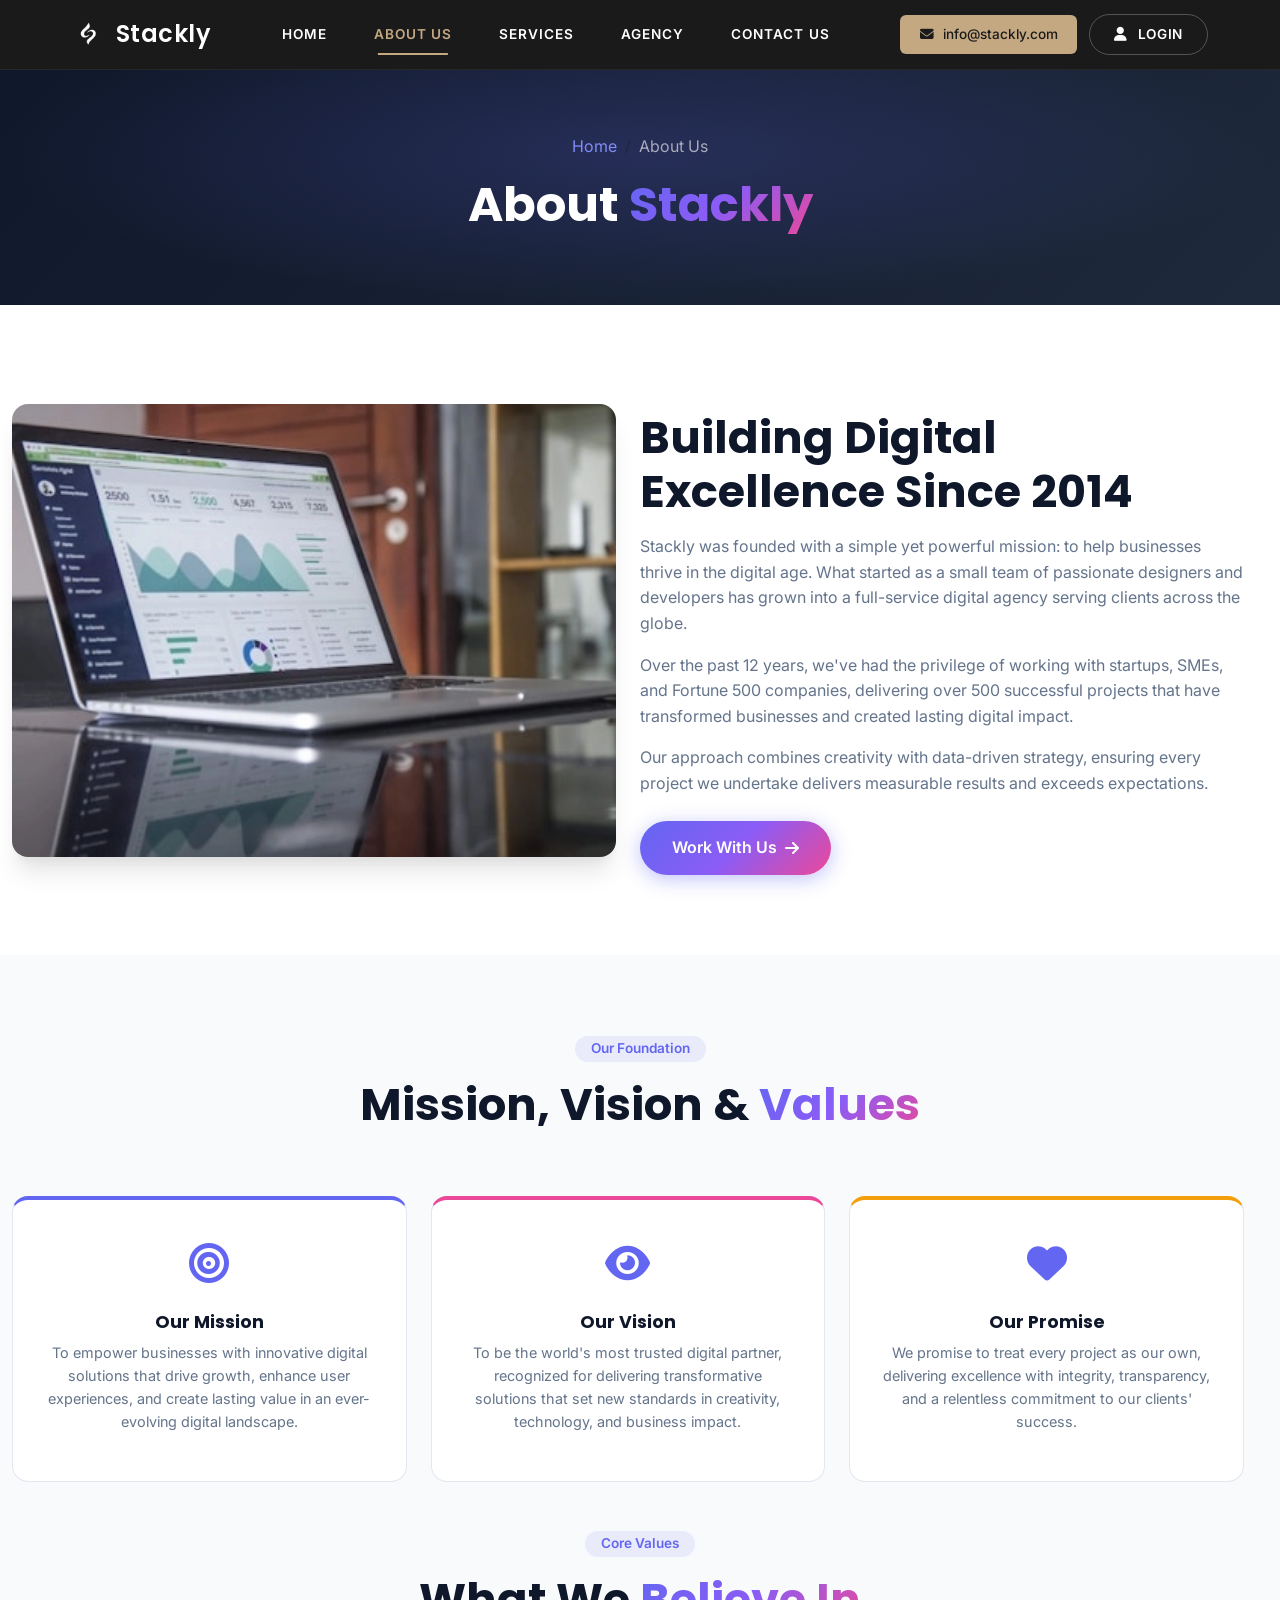
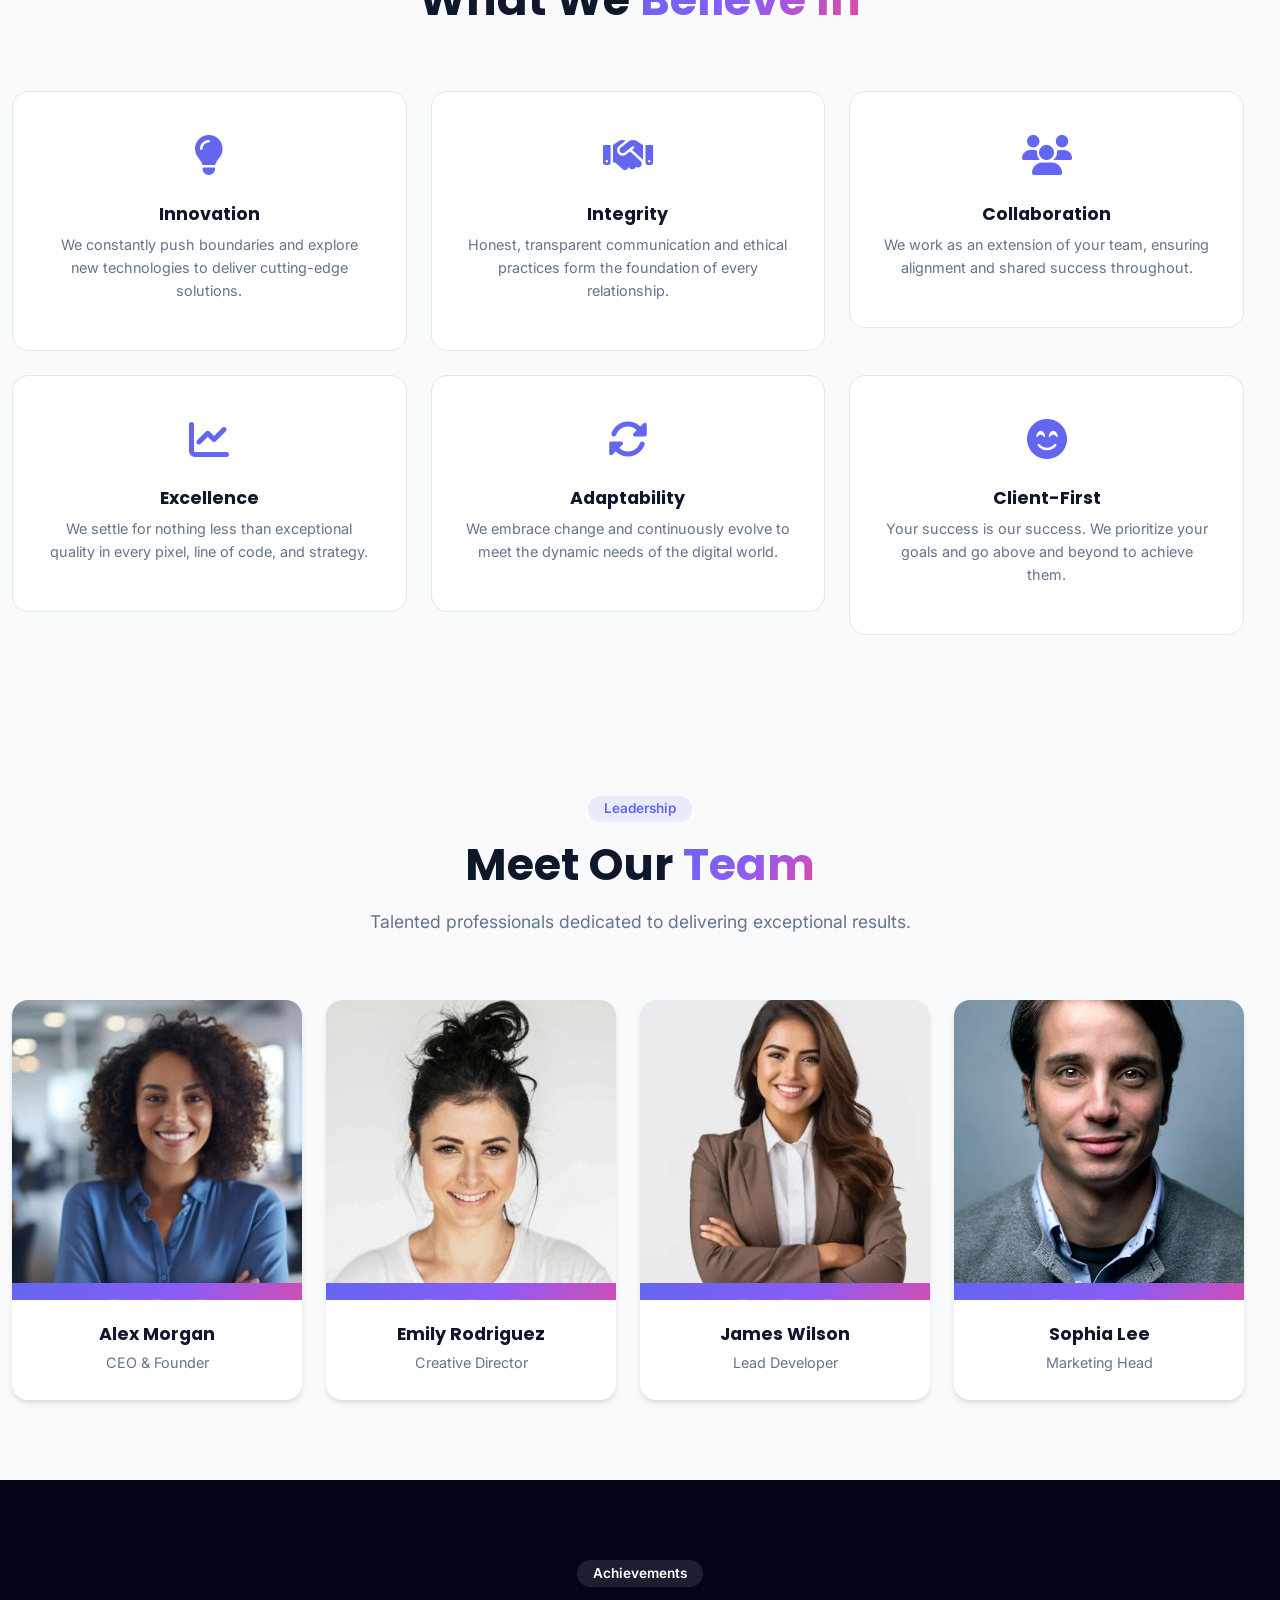
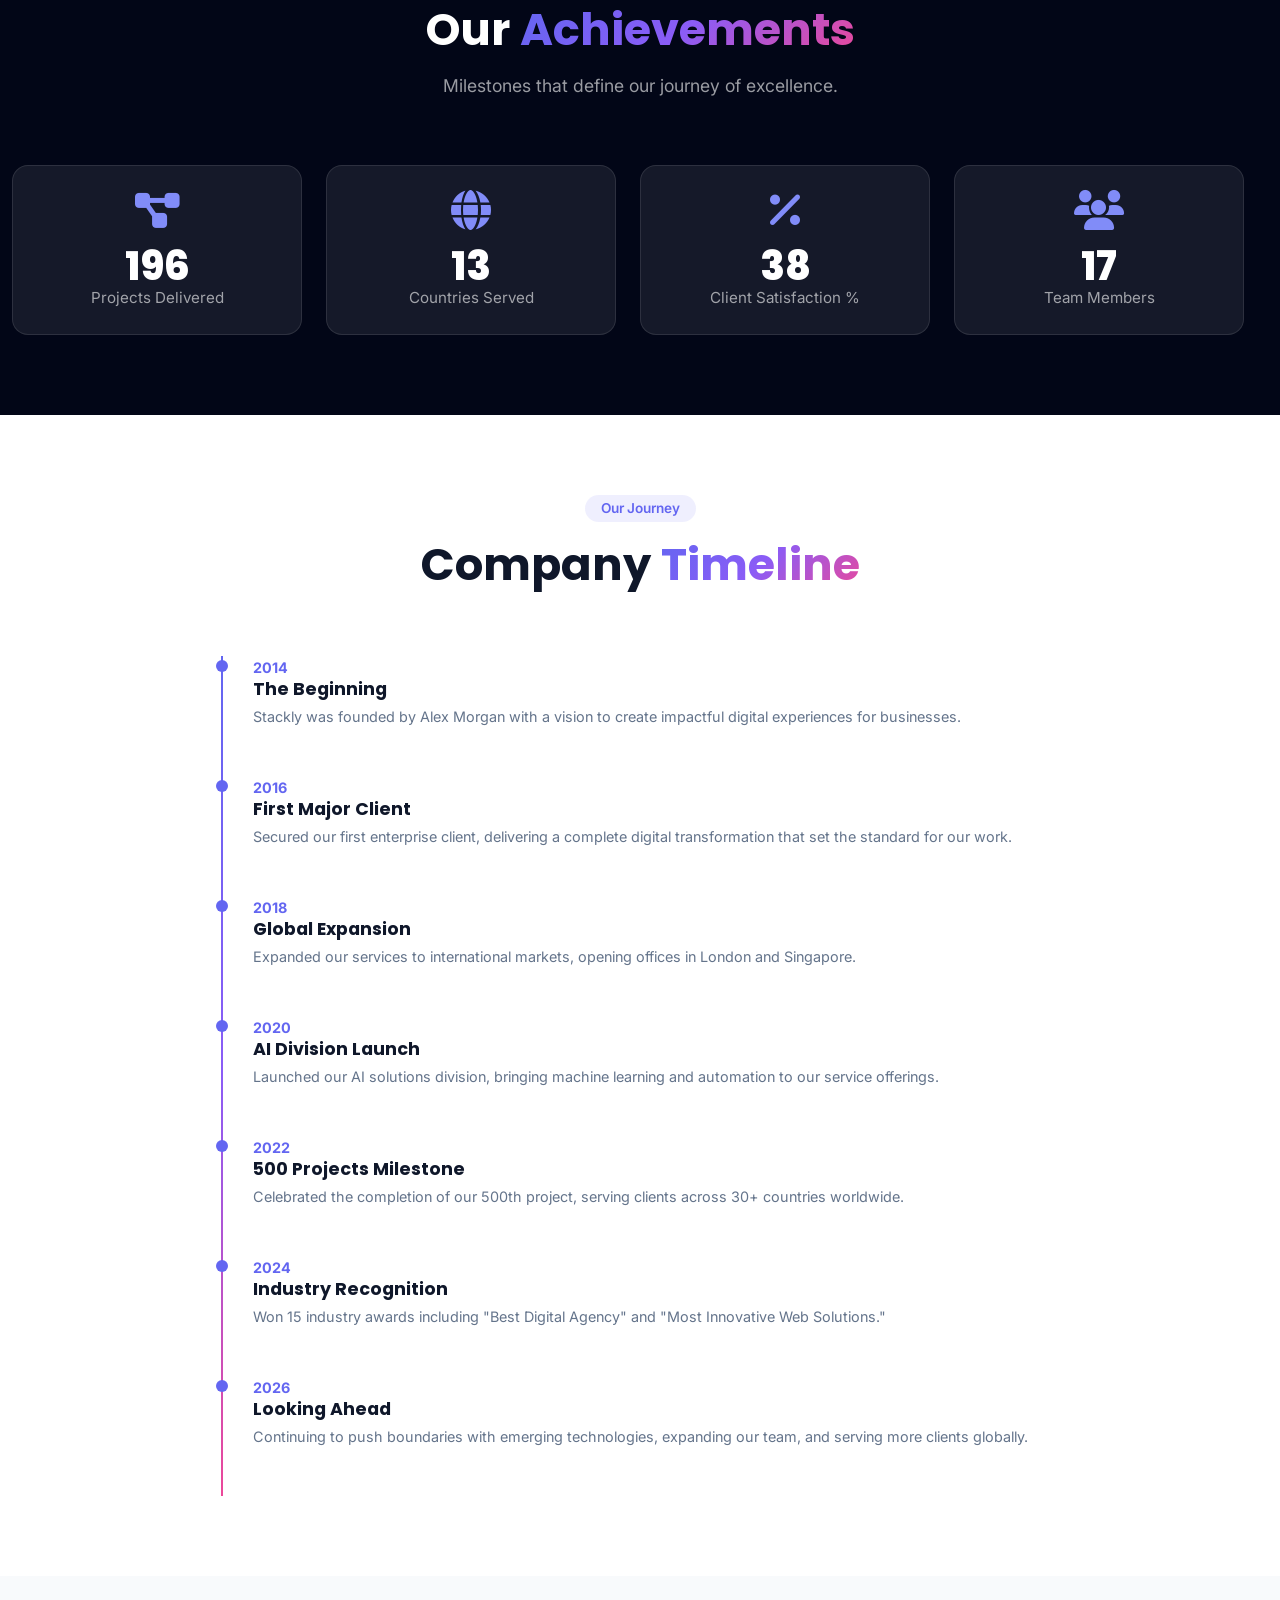
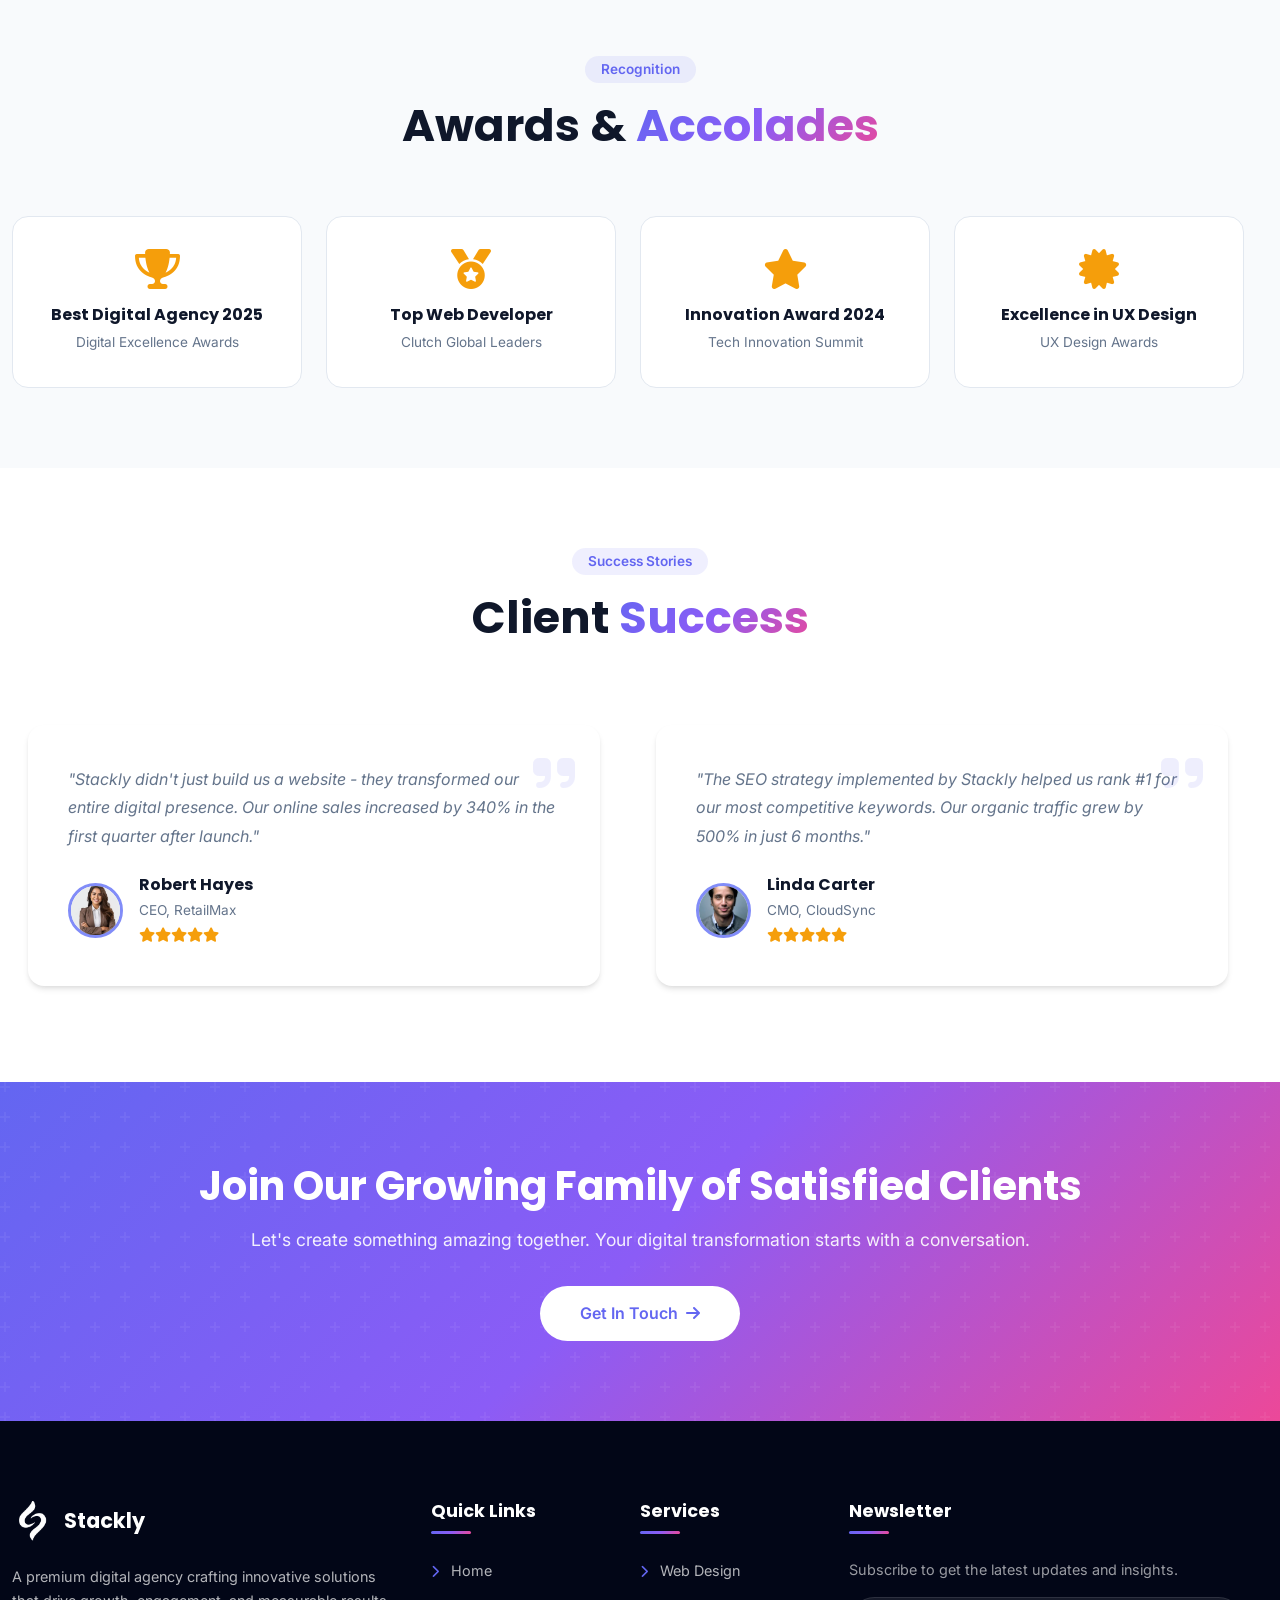
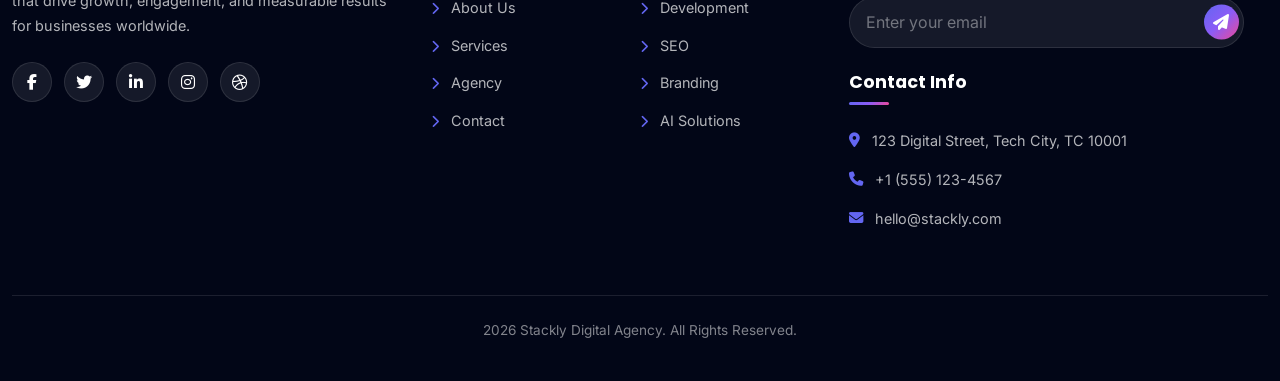
==== commit 62fc562c: "Add files via upload" ====
--- a/about.html
+++ b/about.html
@@ -605,7 +605,7 @@
 
   <button class="back-to-top" aria-label="Back to Top"><i class="fas fa-arrow-up"></i></button>
 
-  <script src="https://cdn.jsdelivr.net/npm/bootstrap@5.3.2/dist/js/bootstrap.bundle.min.js"></script>
+  <!-- <script src="https://cdn.jsdelivr.net/npm/bootstrap@5.3.2/dist/js/bootstrap.bundle.min.js"></script> -->
   <script src="script.js"></script>
 </body>
 </html>
--- a/style.css
+++ b/style.css
@@ -77,9 +77,11 @@
    HERO SECTION
    ============================================ */
 .hero {
-  min-height: 100vh; position: relative;
   display: flex; align-items: center;
   background: var(--darker); overflow: hidden;
+}
+.hero{
+    min-height: calc(100dvh - var(--header-height));
 }
 .hero-bg {
   position: absolute; inset: 0;
@@ -1761,4 +1763,38 @@
   .page-header { padding: 2rem 0; background: white; }
   .page-header h1 { color: black; }
   a { text-decoration: underline; color: black; }
+}
+@media (max-width: 767px){
+
+    html{
+        -webkit-text-size-adjust:100%;
+    }
+
+    body{
+        overflow-x:hidden;
+    }
+
+    .hero{
+        min-height:100dvh;
+    }
+
+}
+html,
+body {
+    width: 100%;
+    max-width: 100%;
+    overflow-x: hidden;
+}
+
+.container,
+.container-fluid,
+.row {
+    max-width: 100%;
+}
+@media (max-width:768px){
+
+    .hero-float-card{
+        display:none;
+    }
+
 }
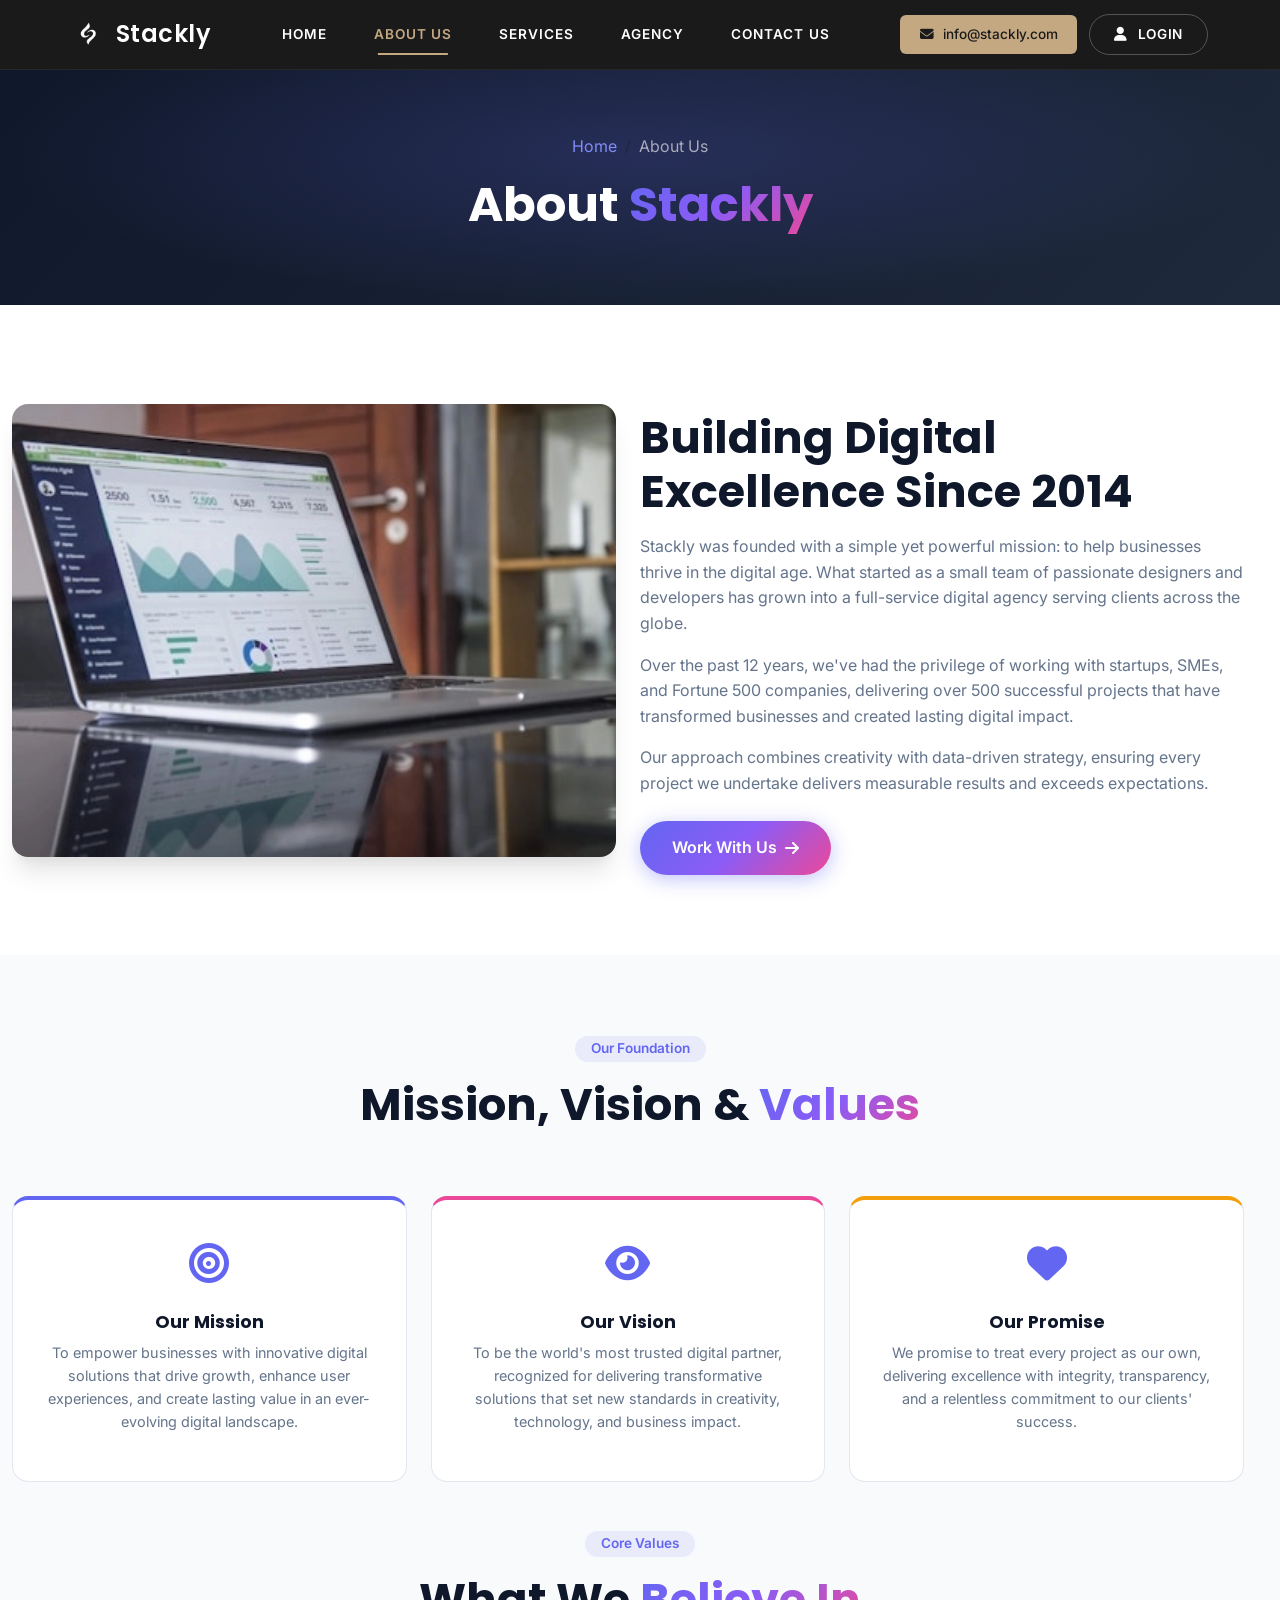
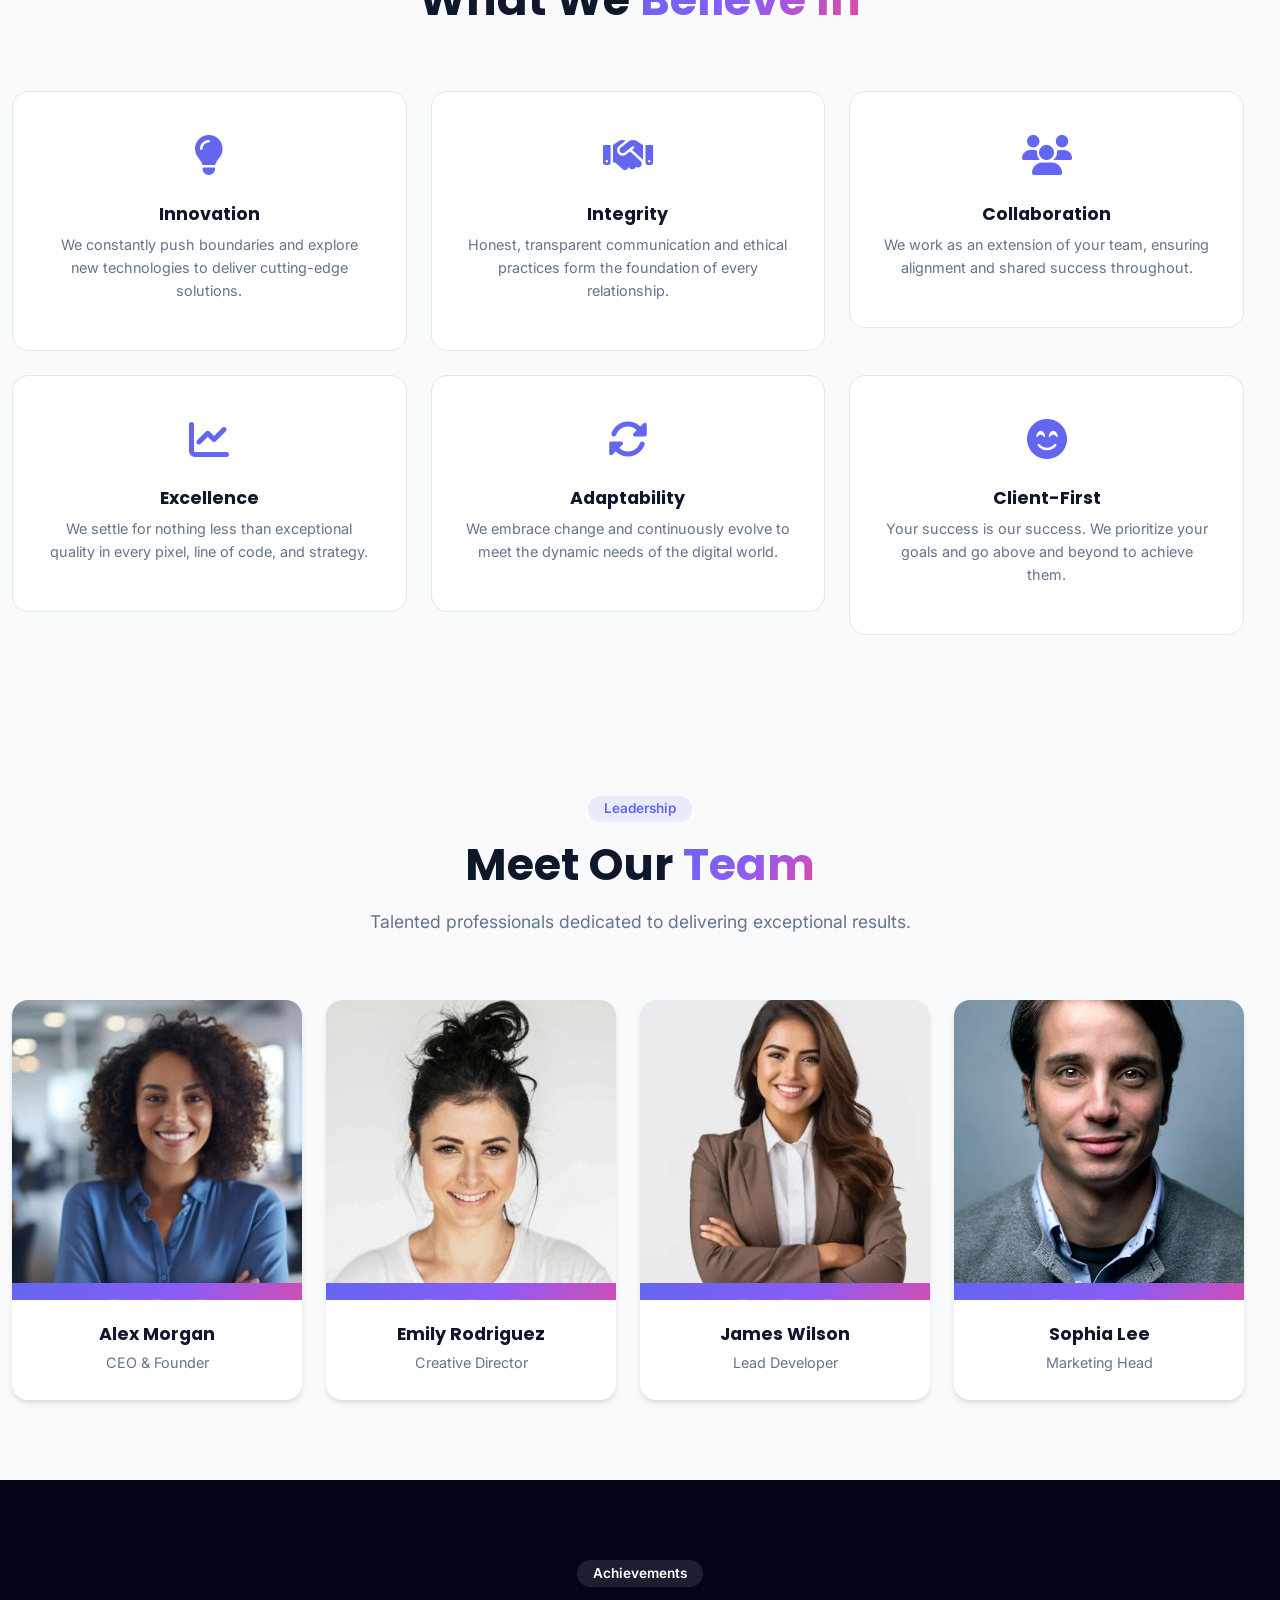
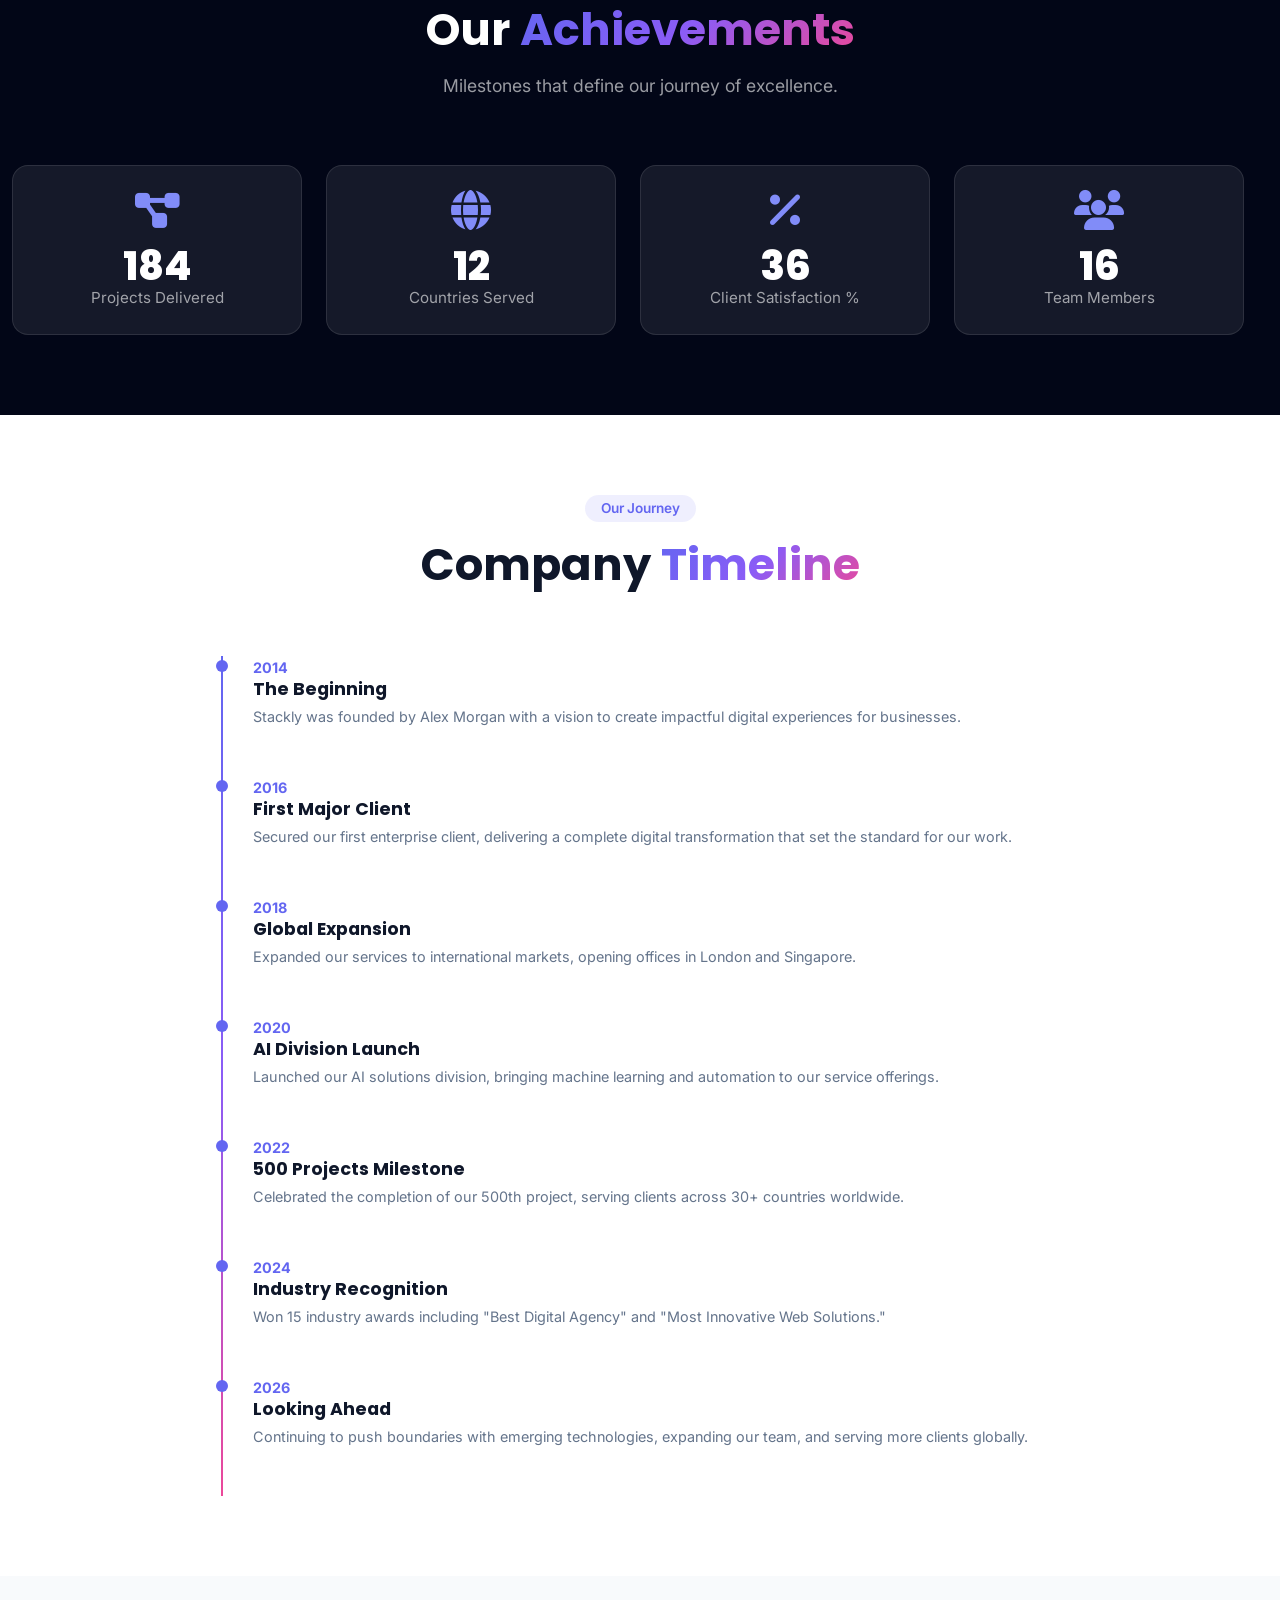
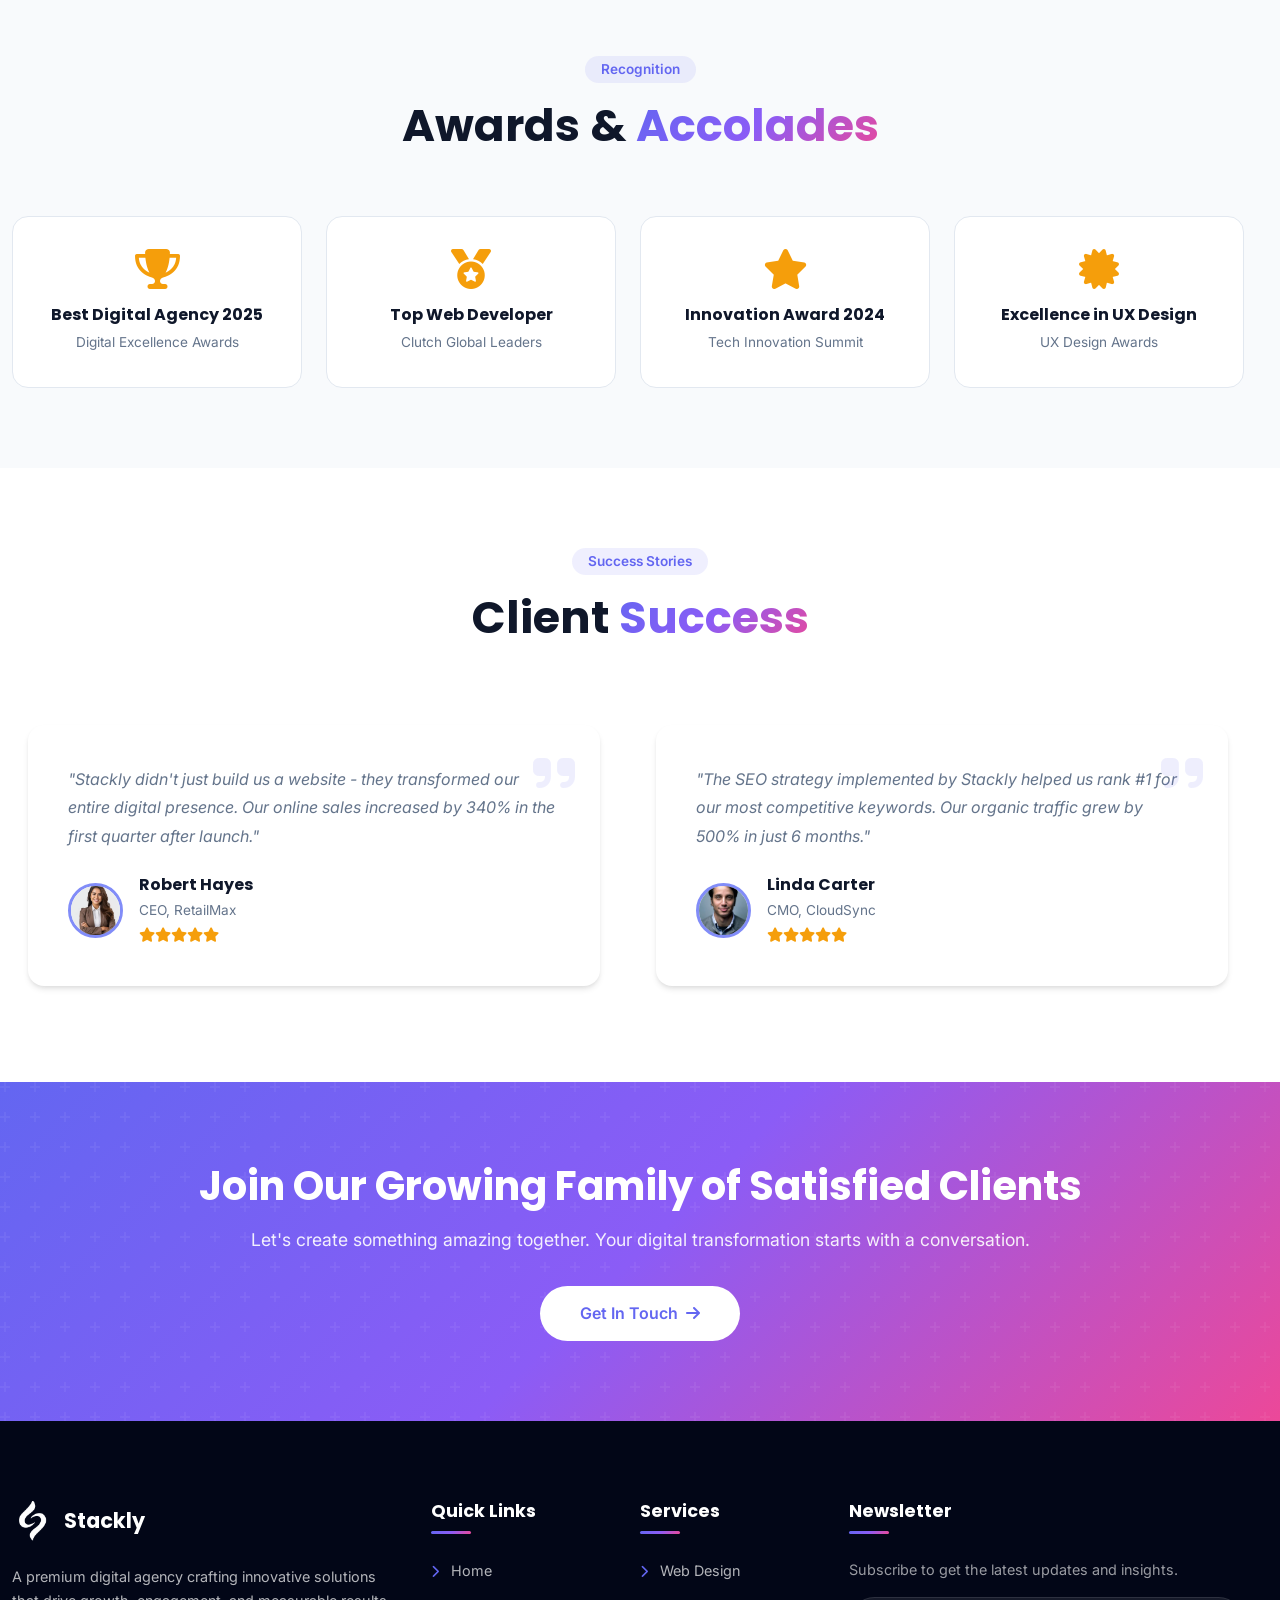
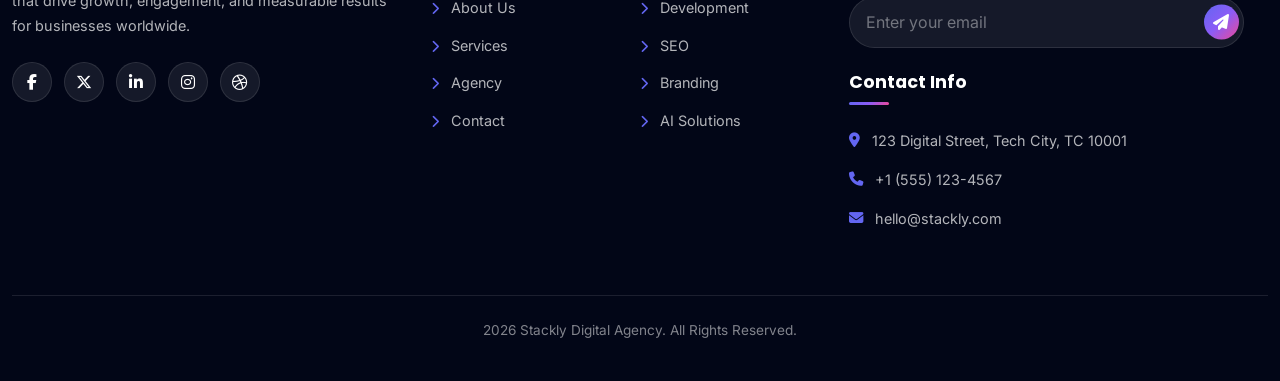
==== commit 2aef3662: "Add files via upload" ====
--- a/about.html
+++ b/about.html
@@ -232,7 +232,7 @@
               <img src="14.webp" alt="Alex Morgan">
               <div class="team-social">
                 <a href="404.html"><i class="fab fa-linkedin-in"></i></a>
-                <a href="404.html"><i class="fab fa-twitter"></i></a>
+                <a href="404.html"><i class="fab fa-x-twitter"></i></a>
                 <a href="404.html"><i class="fab fa-dribbble"></i></a>
               </div>
             </div>
@@ -248,7 +248,7 @@
               <img src="14img.webp" alt="Emily Rodriguez">
               <div class="team-social">
                 <a href="404.html"><i class="fab fa-linkedin-in"></i></a>
-                <a href="404.html"><i class="fab fa-twitter"></i></a>
+                <a href="404.html"><i class="fab fa-x-twitter"></i></a>
                 <a href="404.html"><i class="fab fa-dribbble"></i></a>
               </div>
             </div>
@@ -264,7 +264,7 @@
               <img src="asha.webp" alt="James Wilson">
               <div class="team-social">
                 <a href="404.html"><i class="fab fa-linkedin-in"></i></a>
-                <a href="404.html"><i class="fab fa-twitter"></i></a>
+                <a href="404.html"><i class="fab fa-x-twitter"></i></a>
                 <a href="404.html"><i class="fab fa-github"></i></a>
               </div>
             </div>
@@ -280,7 +280,7 @@
               <img src="hum2.webp" alt="Sophia Lee">
               <div class="team-social">
                 <a href="404.html"><i class="fab fa-linkedin-in"></i></a>
-                <a href="404.html"><i class="fab fa-twitter"></i></a>
+                <a href="404.html"><i class="fab fa-x-twitter"></i></a>
                 <a href="404.html"><i class="fab fa-instagram"></i></a>
               </div>
             </div>
@@ -556,7 +556,7 @@
           <p class="footer-desc">A premium digital agency crafting innovative solutions that drive growth, engagement, and measurable results for businesses worldwide.</p>
           <div class="footer-social">
             <a href="404.html" aria-label="Facebook"><i class="fab fa-facebook-f"></i></a>
-            <a href="404.html" aria-label="Twitter"><i class="fab fa-twitter"></i></a>
+            <a href="404.html" aria-label="Twitter"><i class="fab fa-x-twitter"></i></a>
             <a href="404.html" aria-label="LinkedIn"><i class="fab fa-linkedin-in"></i></a>
             <a href="404.html" aria-label="Instagram"><i class="fab fa-instagram"></i></a>
             <a href="404.html" aria-label="Dribbble"><i class="fab fa-dribbble"></i></a>
@@ -575,11 +575,11 @@
         <div class="col-lg-2 col-md-6 mb-4 mb-lg-0">
           <h5>Services</h5>
           <ul class="footer-links">
-            <li><a href="services.html"><i class="fas fa-chevron-right"></i> Web Design</a></li>
-            <li><a href="services.html"><i class="fas fa-chevron-right"></i> Development</a></li>
-            <li><a href="services.html"><i class="fas fa-chevron-right"></i> SEO</a></li>
-            <li><a href="services.html"><i class="fas fa-chevron-right"></i> Branding</a></li>
-            <li><a href="services.html"><i class="fas fa-chevron-right"></i> AI Solutions</a></li>
+            <li><a href="404.html"><i class="fas fa-chevron-right"></i> Web Design</a></li>
+            <li><a href="404.html"><i class="fas fa-chevron-right"></i> Development</a></li>
+            <li><a href="404.html"><i class="fas fa-chevron-right"></i> SEO</a></li>
+            <li><a href="404.html"><i class="fas fa-chevron-right"></i> Branding</a></li>
+            <li><a href="404.html"><i class="fas fa-chevron-right"></i> AI Solutions</a></li>
           </ul>
         </div>
         <div class="col-lg-4 col-md-6">
@@ -605,7 +605,7 @@
 
   <button class="back-to-top" aria-label="Back to Top"><i class="fas fa-arrow-up"></i></button>
 
-  <!-- <script src="https://cdn.jsdelivr.net/npm/bootstrap@5.3.2/dist/js/bootstrap.bundle.min.js"></script> -->
+  <script src="https://cdn.jsdelivr.net/npm/bootstrap@5.3.2/dist/js/bootstrap.bundle.min.js"></script>
   <script src="script.js"></script>
 </body>
 </html>
